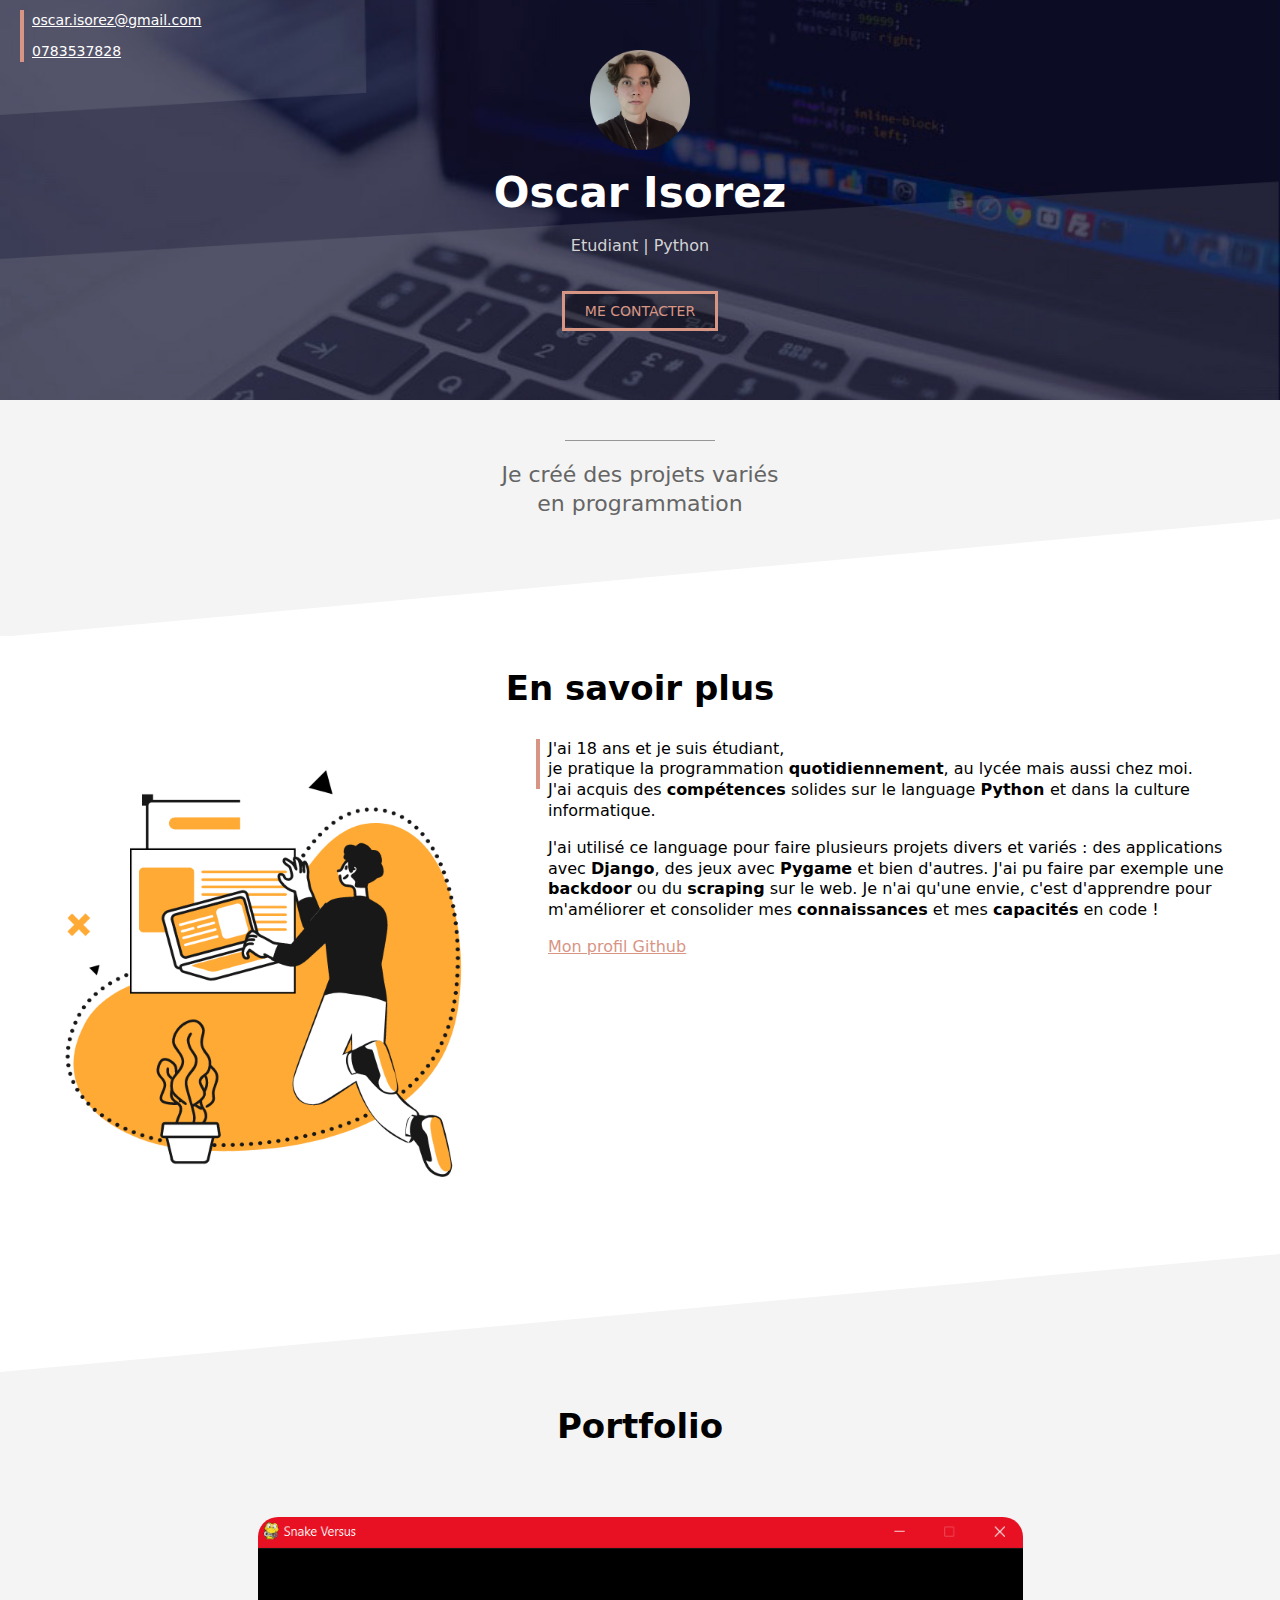
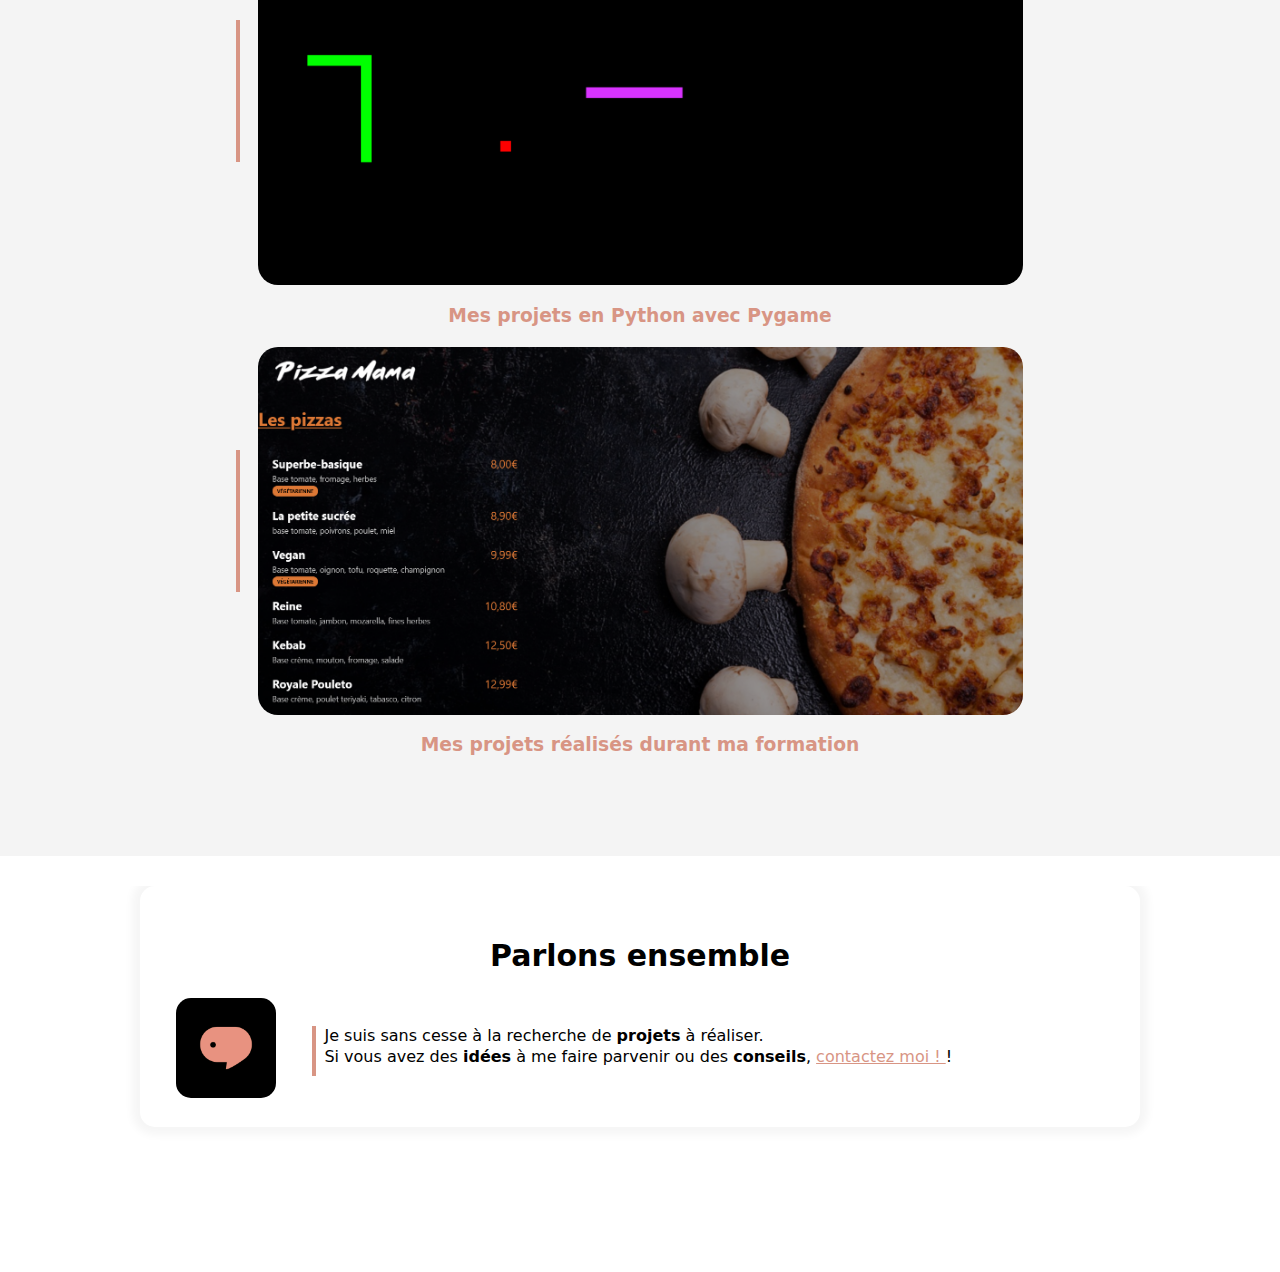
==== index.html @ 59911fa6 "final3" ====
<!DOCTYPE html>
<html lang="fr">
<head>
    <meta charset="UTF-8">
    <meta http-equiv="X-UA-Compatible" content="IE=edge">
    <meta name="viewport" content="width=device-width, initial-scale=1.0">
    <title>Oscar Isorez</title> 
    <link rel="stylesheet" href="style.css">
</head>




<body>


    <!-- couverture -->
    <div class = "cover">
        <img class="cover_profile "src="ProfilePage.png" alt="">
        <h1>Oscar Isorez</h1>
        <p>Etudiant | Python</p>
        <div style="text-align:center">
            <a class="contact-button" href="mailto:oscar.isorez@gmail.com?subject=Contact%20depuis%20mon%20site" target=_blank  >ME CONTACTER</a>

        </div>
        <div class="cover-contact">
            <p><a href="mailto:oscar.isorez@gmail.com?subject=Contact%20depuis%20mon%20site" >oscar.isorez@gmail.com</a></p>
            <p><a href="tel:+33783537828" >0783537828</a></p>
        </div>
    </div>


    <!-- section grise numéro une -->
    <div  style="padding-top: 40px;"  class=" section section-grise1">
        <div class="separateur"></div>
        <p >Je créé des projets variés <br> en programmation</p>
    </div>  


    <!-- section blanche -->
    <div class="section">
        <h2>En savoir plus</h2>
        <img src="presentation-gif.gif" class="col-contenu"/>
        <div class="col-contenu float-right">
            <div class="texte-avec-ligne-verticale">
                <p>J'ai 18 ans et je suis étudiant,<br>
                    je pratique la programmation <b>quotidiennement</b>, au lycée mais aussi chez moi.<br>
                    J'ai acquis des <b>compétences</b> solides sur le language <b>Python </b>et dans la culture informatique.<br>
                </p>
                <p>
                    J'ai utilisé ce language pour faire plusieurs projets divers et variés :
                    des applications avec <b>Django</b>, des jeux avec <b>Pygame</b> et bien d'autres.
                    J'ai pu faire par exemple une <b>backdoor</b> ou du <b>scraping</b> sur le web. Je n'ai qu'une envie,
                    c'est d'apprendre pour m'améliorer et consolider mes <b>connaissances</b> et mes <b>capacités</b> en code !
                </p>
                <a  class="lien" href="https://github.com/OscarIsorez" target="_blank">Mon profil Github</a>
            </div>
        </div>
    </div>
    

    <!-- section grise numéro 2 -->
    <div class=" section section-grise2">
        <h2 style="padding-bottom: 40px;">Portfolio</h2>
        <div class="items">
            <a href="Projets-Pygame.html" class="item">
                <div class="barre-verticale"></div>
                <div class="snake"></div>
                <!-- <img  class="image-arrondie" src="image_snake1.png" /> -->
                <h3>Mes projets en Python avec Pygame</h3>
            </a>
            <a href="portfolio-formation.html" class="item">
                <div class="barre-verticale"></div>
                <div class="pizza"></div>
                <!--<img  class="image-arrondie big" src="PizzaMama.png" />-->
                <h3>Mes projets réalisés durant ma formation</h3>
            </a>
        </div>
    </div>

    <!-- section blanche -->
    <div class="section">
        <iframe src="contact-frame.html" scrolling="no"></iframe>
    </div>
    

</body>
</html>
---- style.css ----
*{
    box-sizing: border-box;
}


:root{
    --color1:#D89584;
    --color2:#F4F4F4;
}
body{
    margin:0;
    font-family: System-ui;;
    line-height: 1.3;    
}

iframe{
    width: 100%;
    border: none;
    height: 350px;
}
div.cover{
    background:url(cover_overlay.png)no-repeat center/100% 100%, url(cover.jpg) no-repeat center/cover;
    height: 400px;
}
img.cover_profile{
    height: 100px;
    position: relative;
    left:50%;
    margin-left: -50px;
    margin-top: 50px;
}
h1{
    color:white;
    text-align: center;
    font-size: 42px;
    margin-top: 10px;
    margin-bottom: 0px;
}
h2{
    text-align: center;
    font-size: 34px;
    margin-top: 0px;

}
div.cover p{
    color:lightgrey;
    text-align: center;
    

}
div.cover-contact{
    position: absolute;
    top: 10px;
    left: 20px;
    border-left: 4px solid var(--color1);
    padding-left: 8px;
}
div.cover-contact p{
    text-align: left;
    margin-top: 0;
    margin-bottom: 0;
}

div.cover-contact p:first-child{
    margin-bottom: 10px;


}
div.cover-contact a{
    color: white;
    font-size: 14px;
}
a.contact-button{
    color:var(--color1);
    border:3px solid var(--color1);
    padding: 8px 20px;
    text-decoration: none;
    background-color:#00000040;
    display: inline-block;
    margin-top: 18px;
    font-size: 14px;
    transition: all .3s ease;
}

a.contact-button-portfolio{
    position: absolute; 
    right: 20px;
}

a.contact-button:hover{
    color:white;
    border:3px solid white;

}

.section{
    padding-left: 40px;
    padding-right: 40px;
    padding-top: 30px;
    padding-bottom: 30px;
    overflow: auto;
}
div.section-grise1{
    background:url(triangle2white.svg) no-repeat center bottom -1px/100%;
    background-color:var(--color2);
    padding-bottom: 6em;
}
div.section-grise2{
    background:url(triangle1white.svg) no-repeat center top/100%;
    background-color:var(--color2);
    padding-top: 150px;
    padding-bottom: 80px;
}
div.separateur{
    background-color: #979797;
    height:1px;
    width: 150px;
    position: relative;
    left: 50%;
    margin-left:-75px;
}
div.section-grise1 p{
    font-size: 22px;
    color: #656565;
    max-width: 450px;
    margin-left: auto;
    margin-right: auto;
    margin-top:20px;

    text-align: center;
    
}

.grid {
    display: grid;
    justify-content: center;
    overflow: unset;
    height: 48em;
}


img.col-contenu{
    width:40%;
}
div.col-contenu{
    width: 60%;
    padding-left:16px;
}

.float-right{
    float: right;
}

div.texte-avec-ligne-verticale{
    border-left: 4px solid  var(--color1);
    padding-left: 8px;
    height: 50px;
    display:inline-block;
}

div.texte-avec-ligne-verticale p{
    margin-top: 0;

}
div.barre-verticale{
    height: 50px;
    width: 4px;
    background-color: var(--color1);
}

.col-portfolio{
    width: 47%;
}

div.frame{
    margin: 0 auto;
    padding: 20px;
    background-color: white;
    box-shadow: 0px 0px 8px 8px rgba(0,0,0,0.04);
    max-width: 1000px;
    border-radius:15px 15px;
    
}

p.frame-title{
    font-size: 30px;
    margin-top: 30px;
    margin-bottom: 20px;
    text-align: center;
}

div.frame img{
    width:100px;
}



.lien{
    color:var(--color1)
}
/* PAGE 2 PORTFOLIO */

.portfolio-header{
    height: 80px;
    background: url(header.jpg) no-repeat center/cover;
    position: relative;
}

.portfolio-header-title{
    font-size: 24px;
    font-weight: bold;
    color: white;
    padding-top: 4px;
    padding-left: 8px;
}

h1.portfolio{
    font-size: 46px;
    color: black;
    line-height: 1;
    padding-top: 10px;
}

h2.portfolio{
    font-size: 26px;
    color: black;
    font-weight: normal;
    margin-bottom: 0;
}

.portfolio-back{
    color: var(--color1);
    margin-left: -15px;
}

img.portfolio{
    width: 70%;
    max-width: 475px;
}

.display-mobile{
    display: none;
    
}

.image-arrondie{
    border-radius:15px 15px;
    width: 100%;
}


.items {
    display: flex;
    flex-wrap: wrap;
    justify-content: center;  
}

.items > .item {
    display: grid;
    text-decoration: none;
    position: relative;
    margin: 0 38px;
}

.items > .item > .barre-verticale {
    height: 33%;
    width: 4px;
    background-color: var(--color1);

    position: absolute;
    left: -22px;
    top: 24%;
}

.items > .item > h3 {
    text-align: center;
    color: var(--color1);
}

.items > .item > .pizza{
    background: url(./PizzaMama.png), center;
    background-size: cover;
    width: 85vh;
    height: 23em;
    border-radius: 20px;
}
.items > .item > .snake{
    background: url(./image_snake1.png), center;
    background-size: cover;
    width: 85vh;
    height: 23em;
    border-radius: 20px;
}

.items > .item > img {
    width: 32em;
}

.items > .item > img.big {
    width: 40em;
    height: 20em;
}


/* responsive design mobile */
@media only screen and (max-width:768px){
    img.cover_profile{
        height: 90px;
        margin-top: 75px;
    }
    h1{
        font-size: 38px;
        margin-top: 6px;
        margin-bottom: 0px;
    }
    div.cover p{
        margin-top: 2px;
        font-size: 13px;   
    }
    .section{
        padding-left: 20px;
        padding-right: 20px;
    }
    div.section-grise1{
        padding-bottom: 40px;
    }
    h2{
        font-size: 30px;
    }
    img.col-contenu{
        width:100%;
    }
    div.col-contenu{
        width: 100%;
        padding-left:0px;
        margin-top: 20px;
    }
    .col-portfolio{
        width: 100%;
        margin-bottom: 20px;
    }
    div.frame{
        margin: 0px 0px;
        padding: 0px;
        box-shadow:none
    } 
    div.frame img{
        width: 70px;
    }
    iframe{
        height: 250px;
    }
    .portfolio-header-title{
        font-size: 20px;
        padding-top: 8px;
        padding-left: 8px;
    } 

    a.contact-button{
        padding: 7px 12px;
        margin-top: 22px;
        font-size: 12px;
    }
    
    a.contact-button-portfolio{

        right: 8px; 
    }
    h1.portfolio{
        font-size: 40px;
    }
    
    h2.portfolio{
        font-size: 22px;
    }
    img.portfolio{
        width: 100%;
    }
    .display-mobile{
        display: block;

    }


    .items > .item > .pizza {
        width: 45vh;
        height: 12em;

    }
    .items > .item > .snake {
        width: 45vh;
        height: 12em;

    }
}
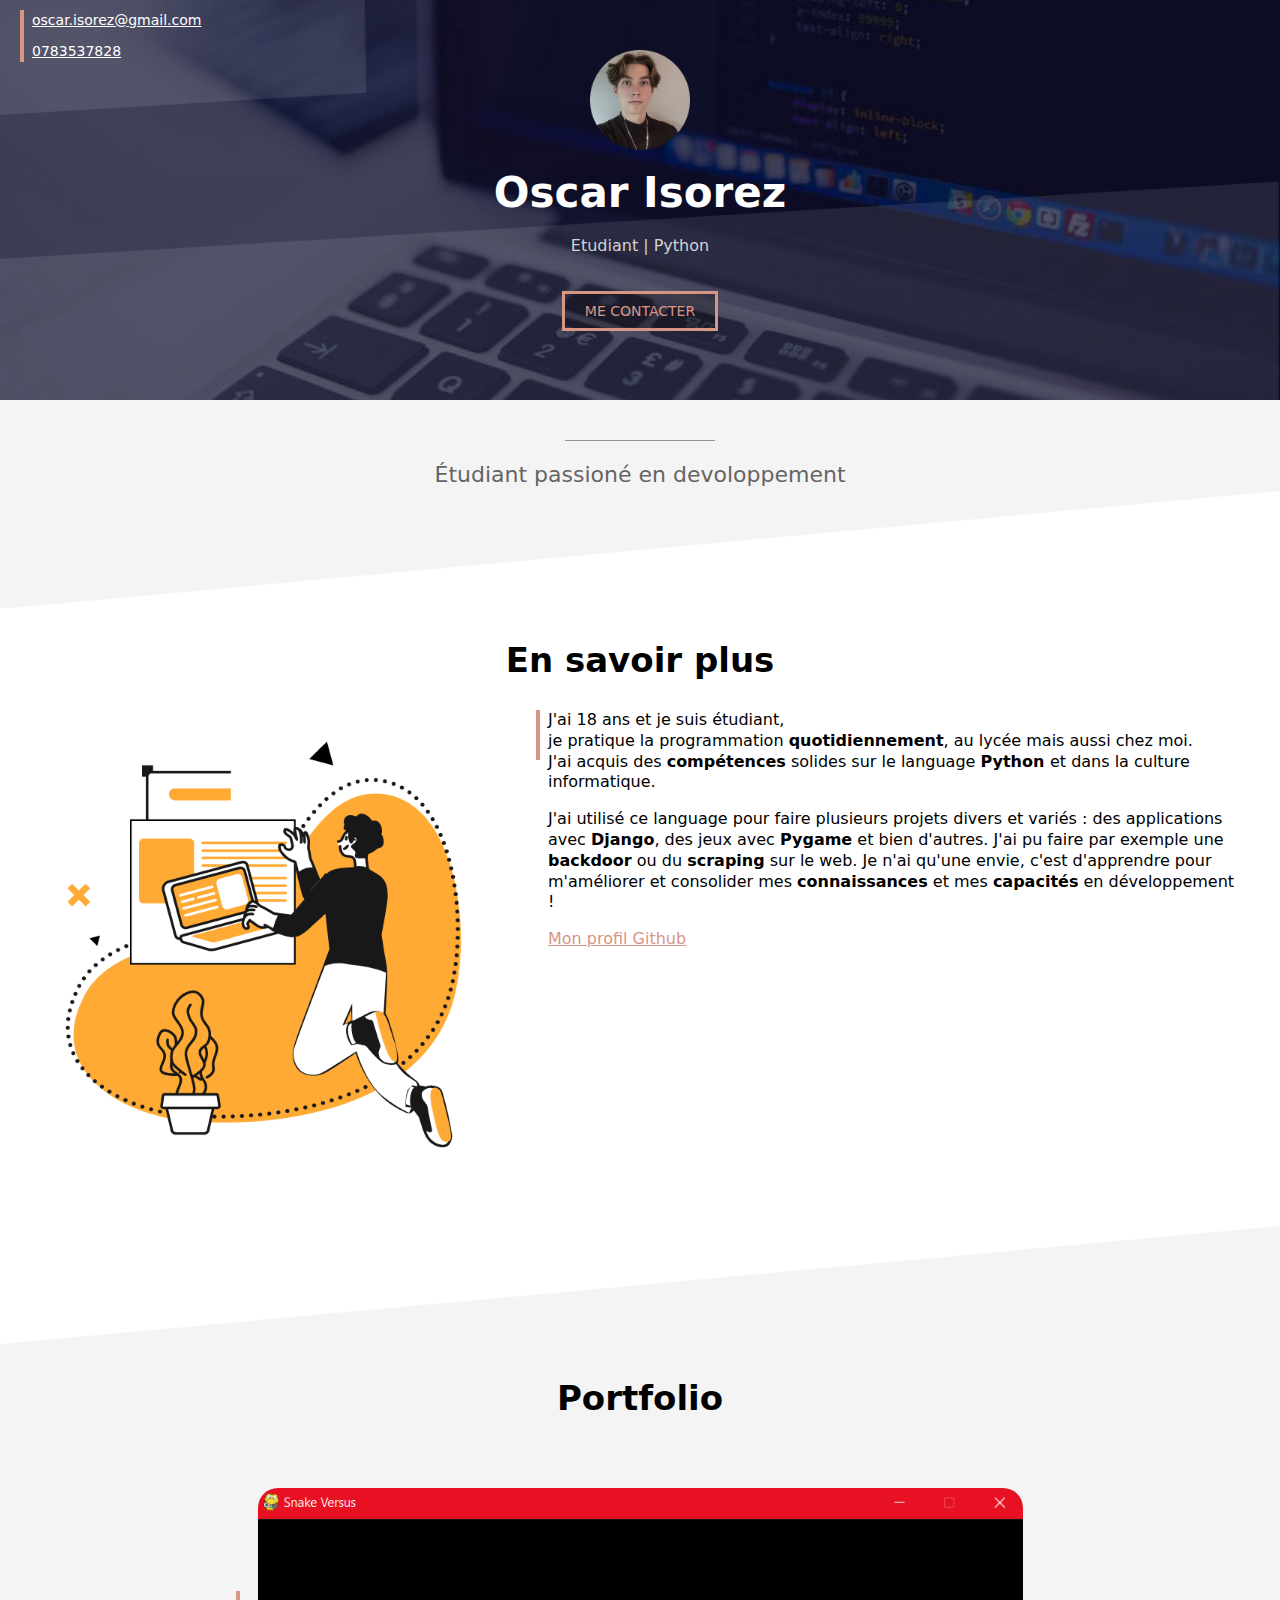
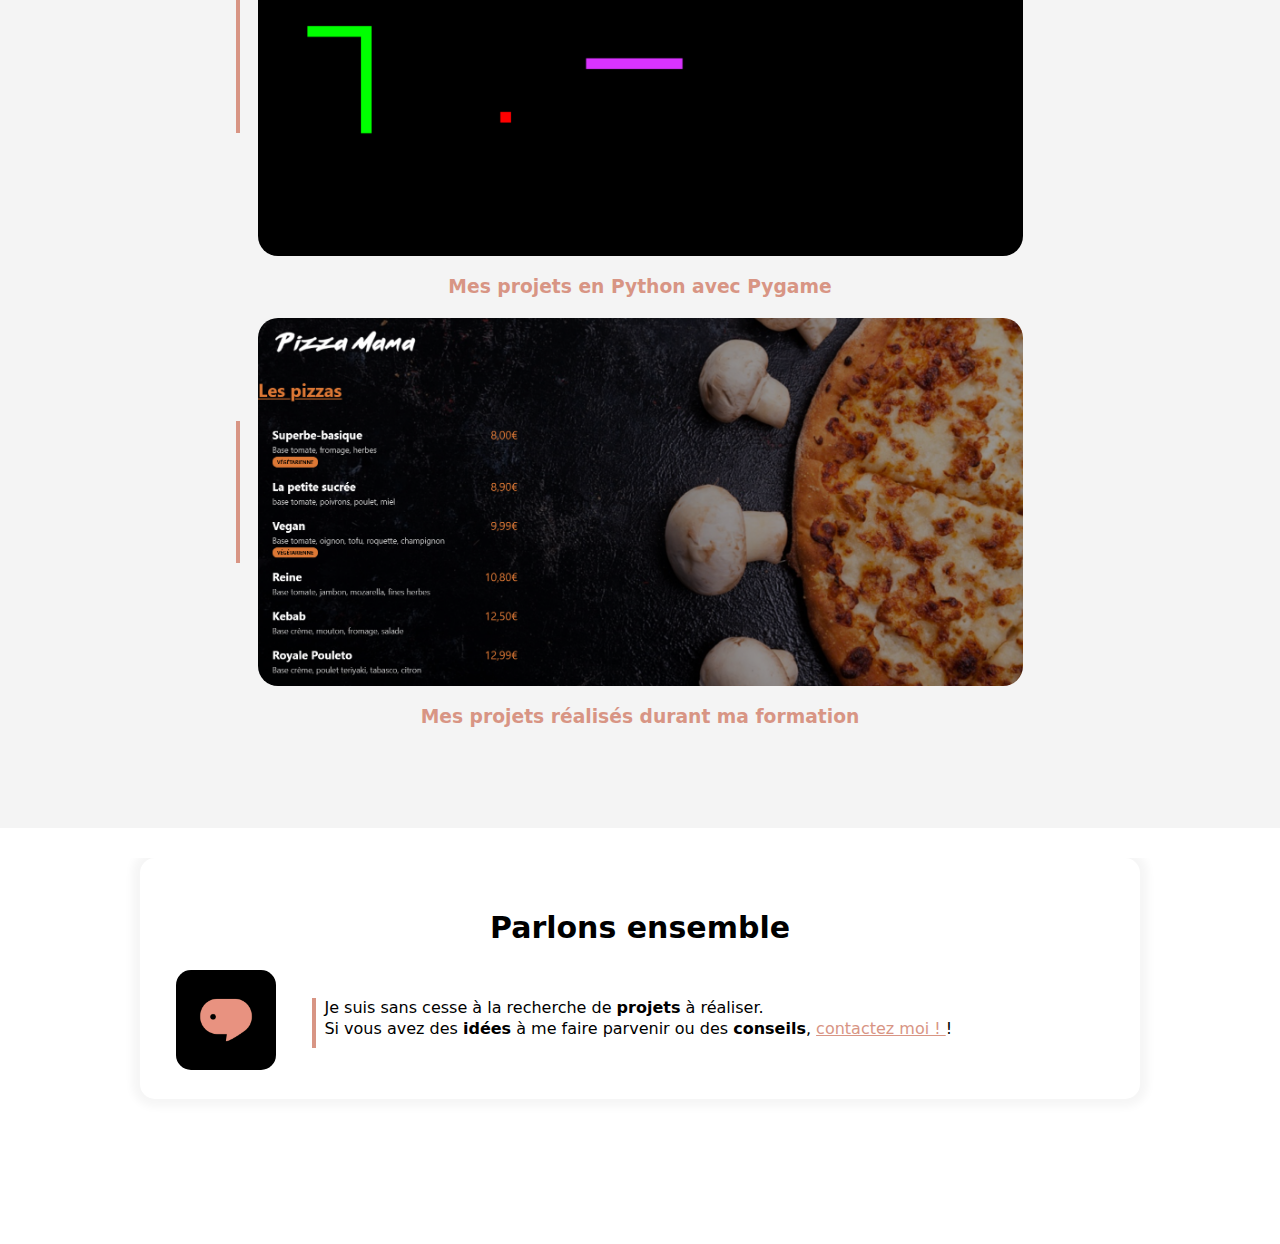
==== commit 64f7172a: "finale" ====
--- a/index.html
+++ b/index.html
@@ -33,7 +33,7 @@
     <!-- section grise numéro une -->
     <div  style="padding-top: 40px;"  class=" section section-grise1">
         <div class="separateur"></div>
-        <p >Je créé des projets variés <br> en programmation</p>
+        <p >Étudiant passioné en devoloppement <br> </p>
     </div>  
 
 
@@ -51,7 +51,7 @@
                     J'ai utilisé ce language pour faire plusieurs projets divers et variés :
                     des applications avec <b>Django</b>, des jeux avec <b>Pygame</b> et bien d'autres.
                     J'ai pu faire par exemple une <b>backdoor</b> ou du <b>scraping</b> sur le web. Je n'ai qu'une envie,
-                    c'est d'apprendre pour m'améliorer et consolider mes <b>connaissances</b> et mes <b>capacités</b> en code !
+                    c'est d'apprendre pour m'améliorer et consolider mes <b>connaissances</b> et mes <b>capacités</b> en développement !
                 </p>
                 <a  class="lien" href="https://github.com/OscarIsorez" target="_blank">Mon profil Github</a>
             </div>
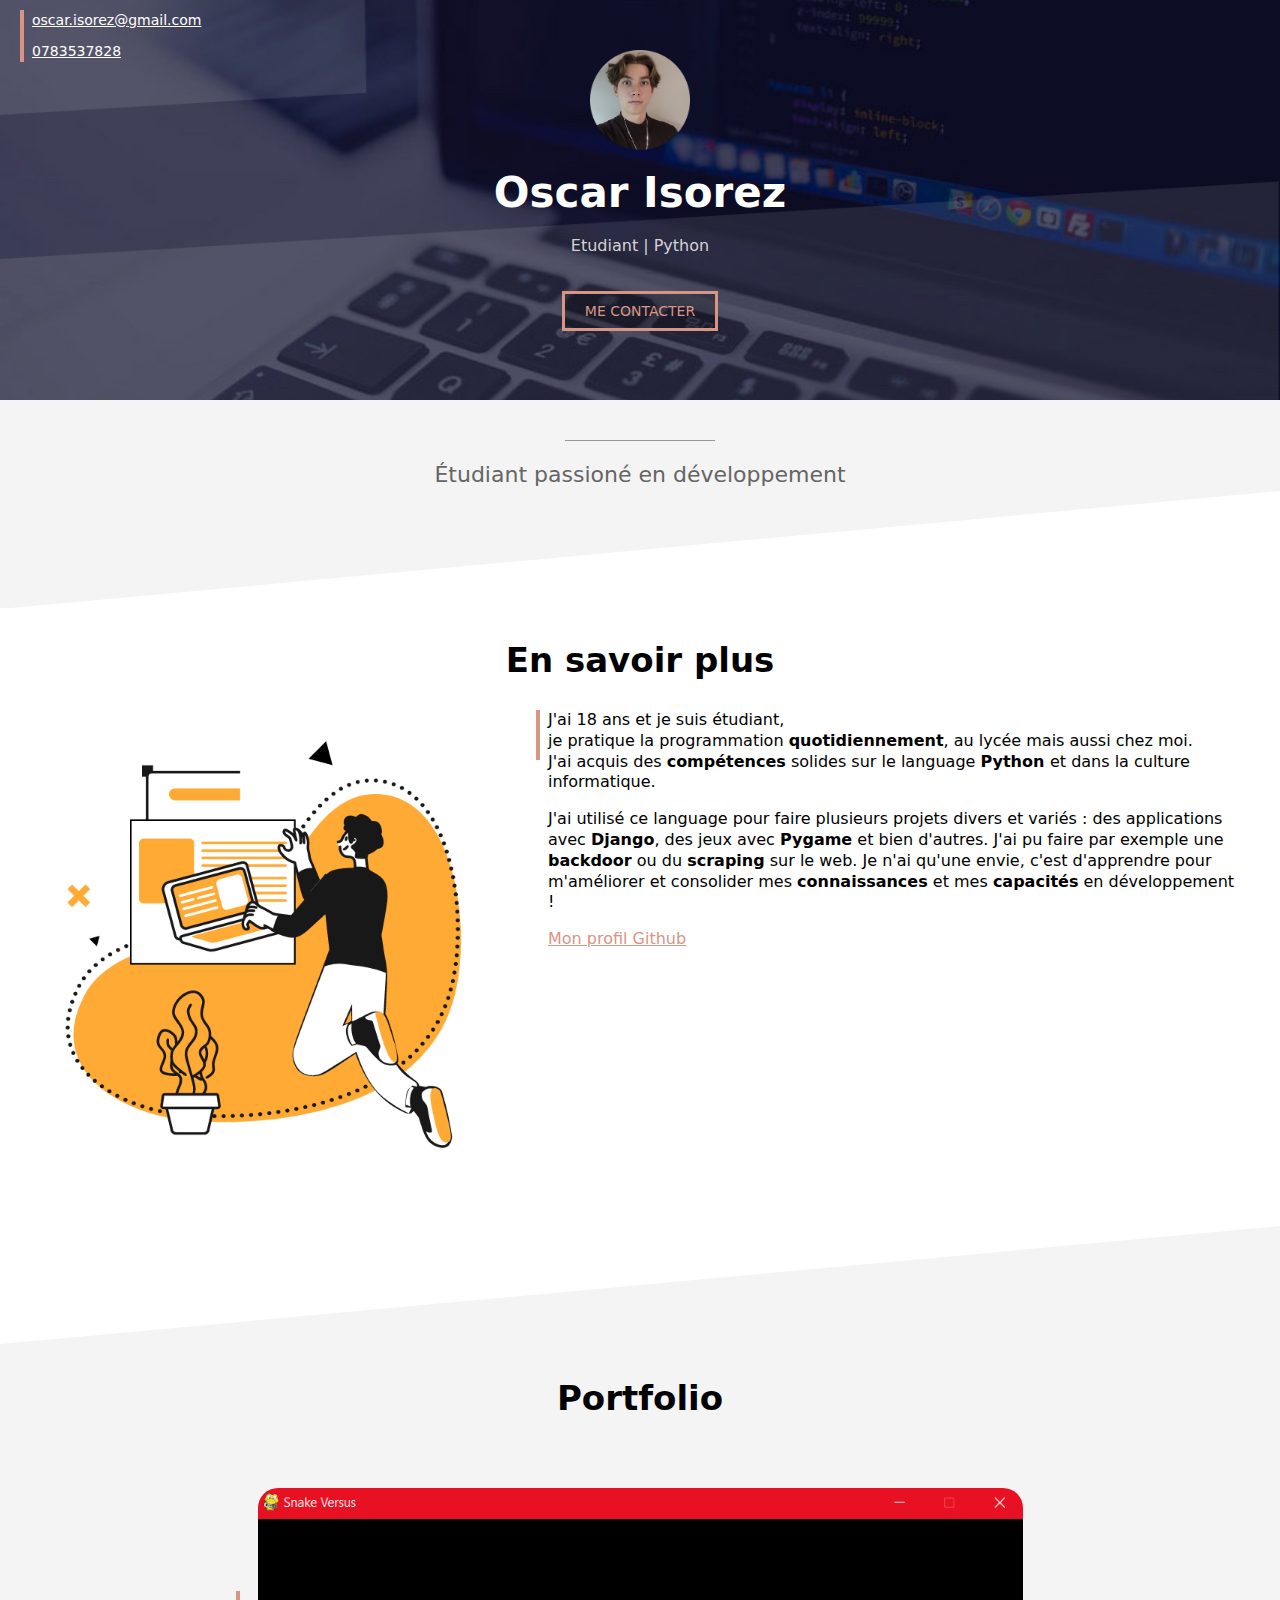
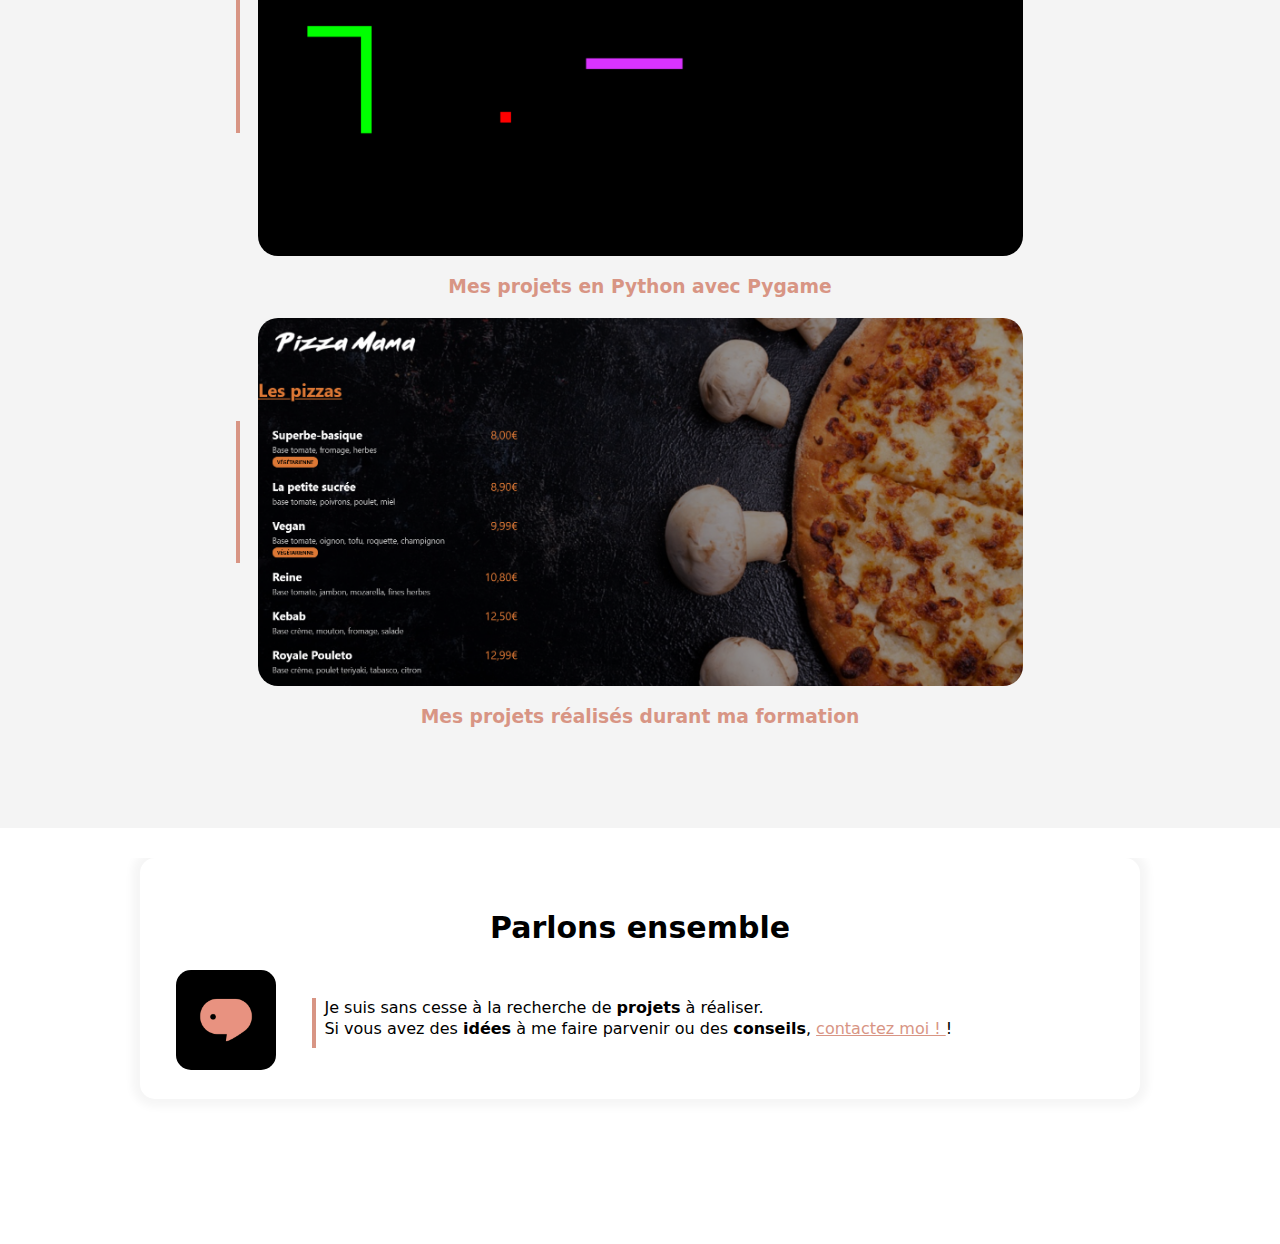
==== commit 7ec4f807: "corriger faute" ====
--- a/index.html
+++ b/index.html
@@ -33,7 +33,7 @@
     <!-- section grise numéro une -->
     <div  style="padding-top: 40px;"  class=" section section-grise1">
         <div class="separateur"></div>
-        <p >Étudiant passioné en devoloppement <br> </p>
+        <p >Étudiant passioné en développement <br> </p>
     </div>  
 
 
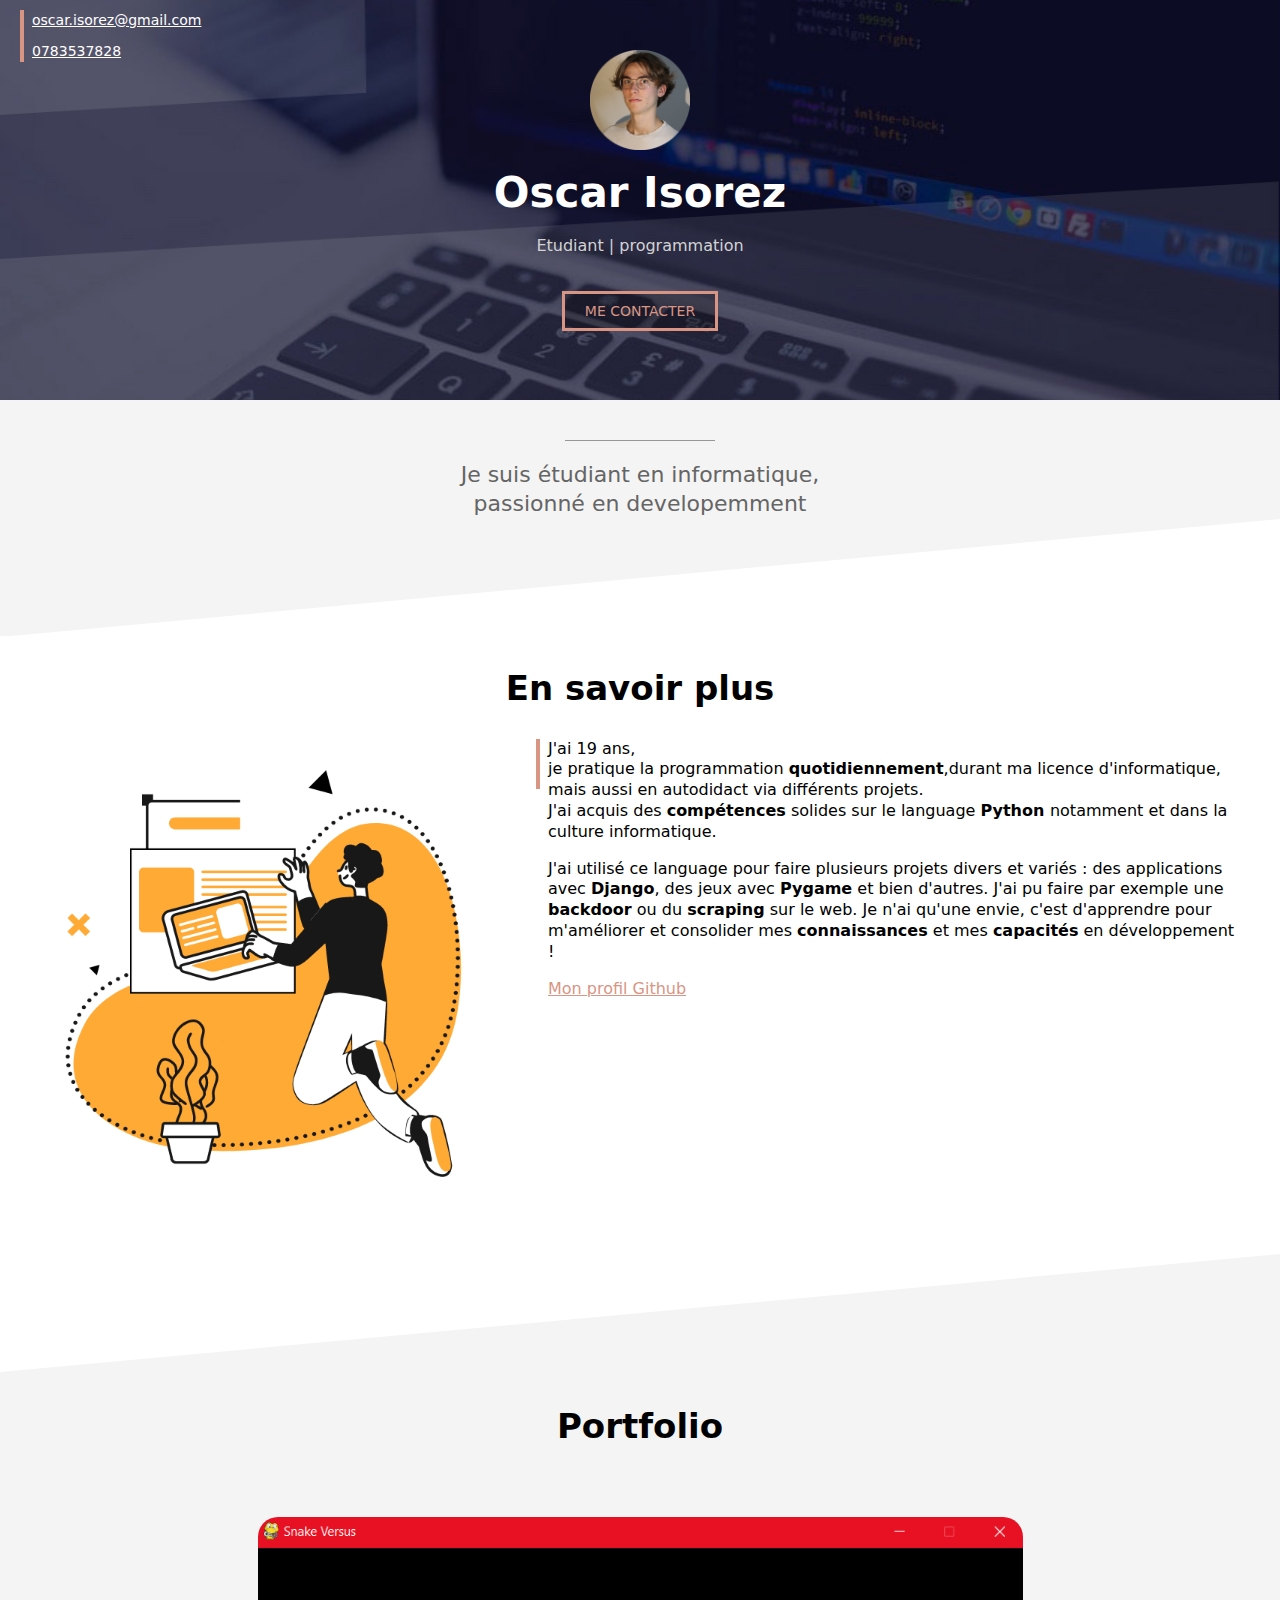
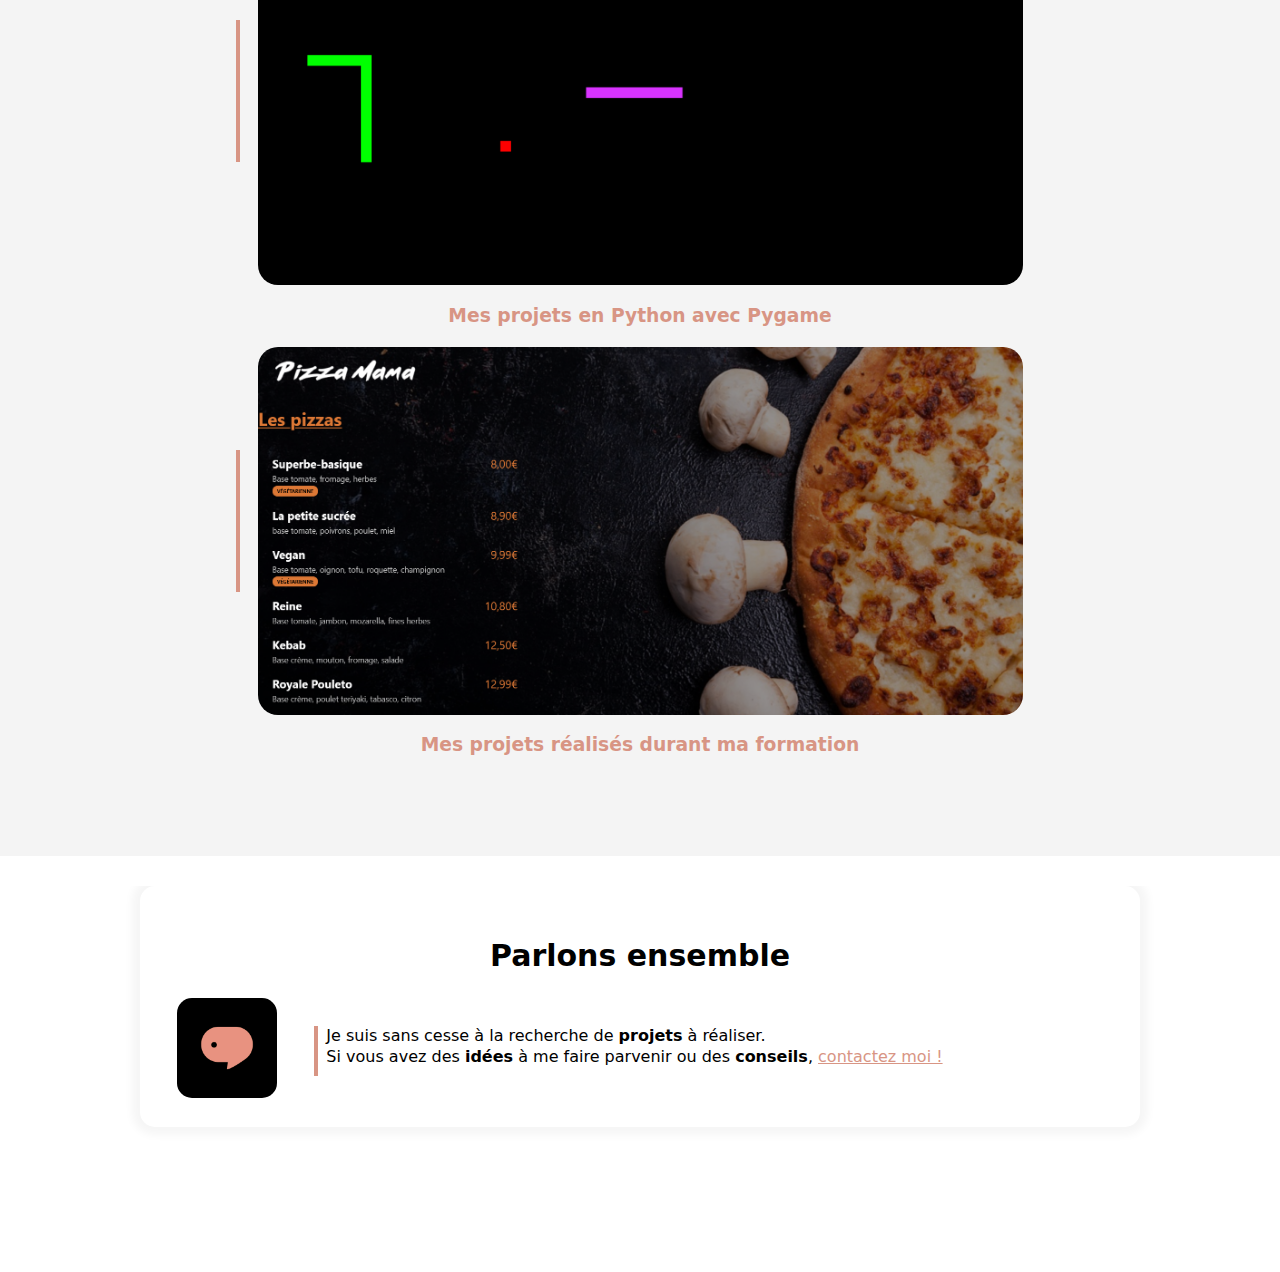
==== commit eb4b7f7b: "modifs 2023" ====
--- a/index.html
+++ b/index.html
@@ -1,10 +1,11 @@
 <!DOCTYPE html>
 <html lang="fr">
+
 <head>
     <meta charset="UTF-8">
     <meta http-equiv="X-UA-Compatible" content="IE=edge">
     <meta name="viewport" content="width=device-width, initial-scale=1.0">
-    <title>Oscar Isorez</title> 
+    <title>Oscar Isorez</title>
     <link rel="stylesheet" href="style.css">
 </head>
 
@@ -15,49 +16,53 @@
 
 
     <!-- couverture -->
-    <div class = "cover">
-        <img class="cover_profile "src="ProfilePage.png" alt="">
+    <div class="cover">
+        <img class="cover_profile " src="Photo_profil.png" alt="">
         <h1>Oscar Isorez</h1>
-        <p>Etudiant | Python</p>
+        <p>Etudiant | programmation </p>
         <div style="text-align:center">
-            <a class="contact-button" href="mailto:oscar.isorez@gmail.com?subject=Contact%20depuis%20mon%20site" target=_blank  >ME CONTACTER</a>
+            <a class="contact-button" href="mailto:oscar.isorez@gmail.com?subject=Contact%20depuis%20mon%20site"
+                target=_blank>ME CONTACTER</a>
 
         </div>
         <div class="cover-contact">
-            <p><a href="mailto:oscar.isorez@gmail.com?subject=Contact%20depuis%20mon%20site" >oscar.isorez@gmail.com</a></p>
-            <p><a href="tel:+33783537828" >0783537828</a></p>
+            <p><a href="mailto:oscar.isorez@gmail.com?subject=Contact%20depuis%20mon%20site">oscar.isorez@gmail.com</a>
+            </p>
+            <p><a href="tel:+33783537828">0783537828</a></p>
         </div>
     </div>
 
 
     <!-- section grise numéro une -->
-    <div  style="padding-top: 40px;"  class=" section section-grise1">
+    <div style="padding-top: 40px;" class=" section section-grise1">
         <div class="separateur"></div>
-        <p >Étudiant passioné en développement <br> </p>
-    </div>  
+        <p>Je suis étudiant en informatique, <br> passionné en developemment<br> </p>
+    </div>
 
 
     <!-- section blanche -->
     <div class="section">
         <h2>En savoir plus</h2>
-        <img src="presentation-gif.gif" class="col-contenu"/>
+        <img src="presentation-gif.gif" class="col-contenu" />
         <div class="col-contenu float-right">
             <div class="texte-avec-ligne-verticale">
-                <p>J'ai 18 ans et je suis étudiant,<br>
-                    je pratique la programmation <b>quotidiennement</b>, au lycée mais aussi chez moi.<br>
-                    J'ai acquis des <b>compétences</b> solides sur le language <b>Python </b>et dans la culture informatique.<br>
+                <p>J'ai 19 ans,<br>
+                    je pratique la programmation <b>quotidiennement</b>,durant ma licence d'informatique,<br> mais aussi en autodidact via différents projets.<br>
+                    J'ai acquis des <b>compétences</b> solides sur le language <b>Python </b>notamment et dans la culture informatique.<br>
                 </p>
                 <p>
                     J'ai utilisé ce language pour faire plusieurs projets divers et variés :
                     des applications avec <b>Django</b>, des jeux avec <b>Pygame</b> et bien d'autres.
-                    J'ai pu faire par exemple une <b>backdoor</b> ou du <b>scraping</b> sur le web. Je n'ai qu'une envie,
-                    c'est d'apprendre pour m'améliorer et consolider mes <b>connaissances</b> et mes <b>capacités</b> en développement !
+                    J'ai pu faire par exemple une <b>backdoor</b> ou du <b>scraping</b> sur le web. Je n'ai qu'une
+                    envie,
+                    c'est d'apprendre pour m'améliorer et consolider mes <b>connaissances</b> et mes <b>capacités</b> en
+                    développement !
                 </p>
-                <a  class="lien" href="https://github.com/OscarIsorez" target="_blank">Mon profil Github</a>
+                <a class="lien" href="https://github.com/OscarIsorez" target="_blank">Mon profil Github</a>
             </div>
         </div>
     </div>
-    
+
 
     <!-- section grise numéro 2 -->
     <div class=" section section-grise2">
@@ -82,7 +87,8 @@
     <div class="section">
         <iframe src="contact-frame.html" scrolling="no"></iframe>
     </div>
-    
+
 
 </body>
+
 </html>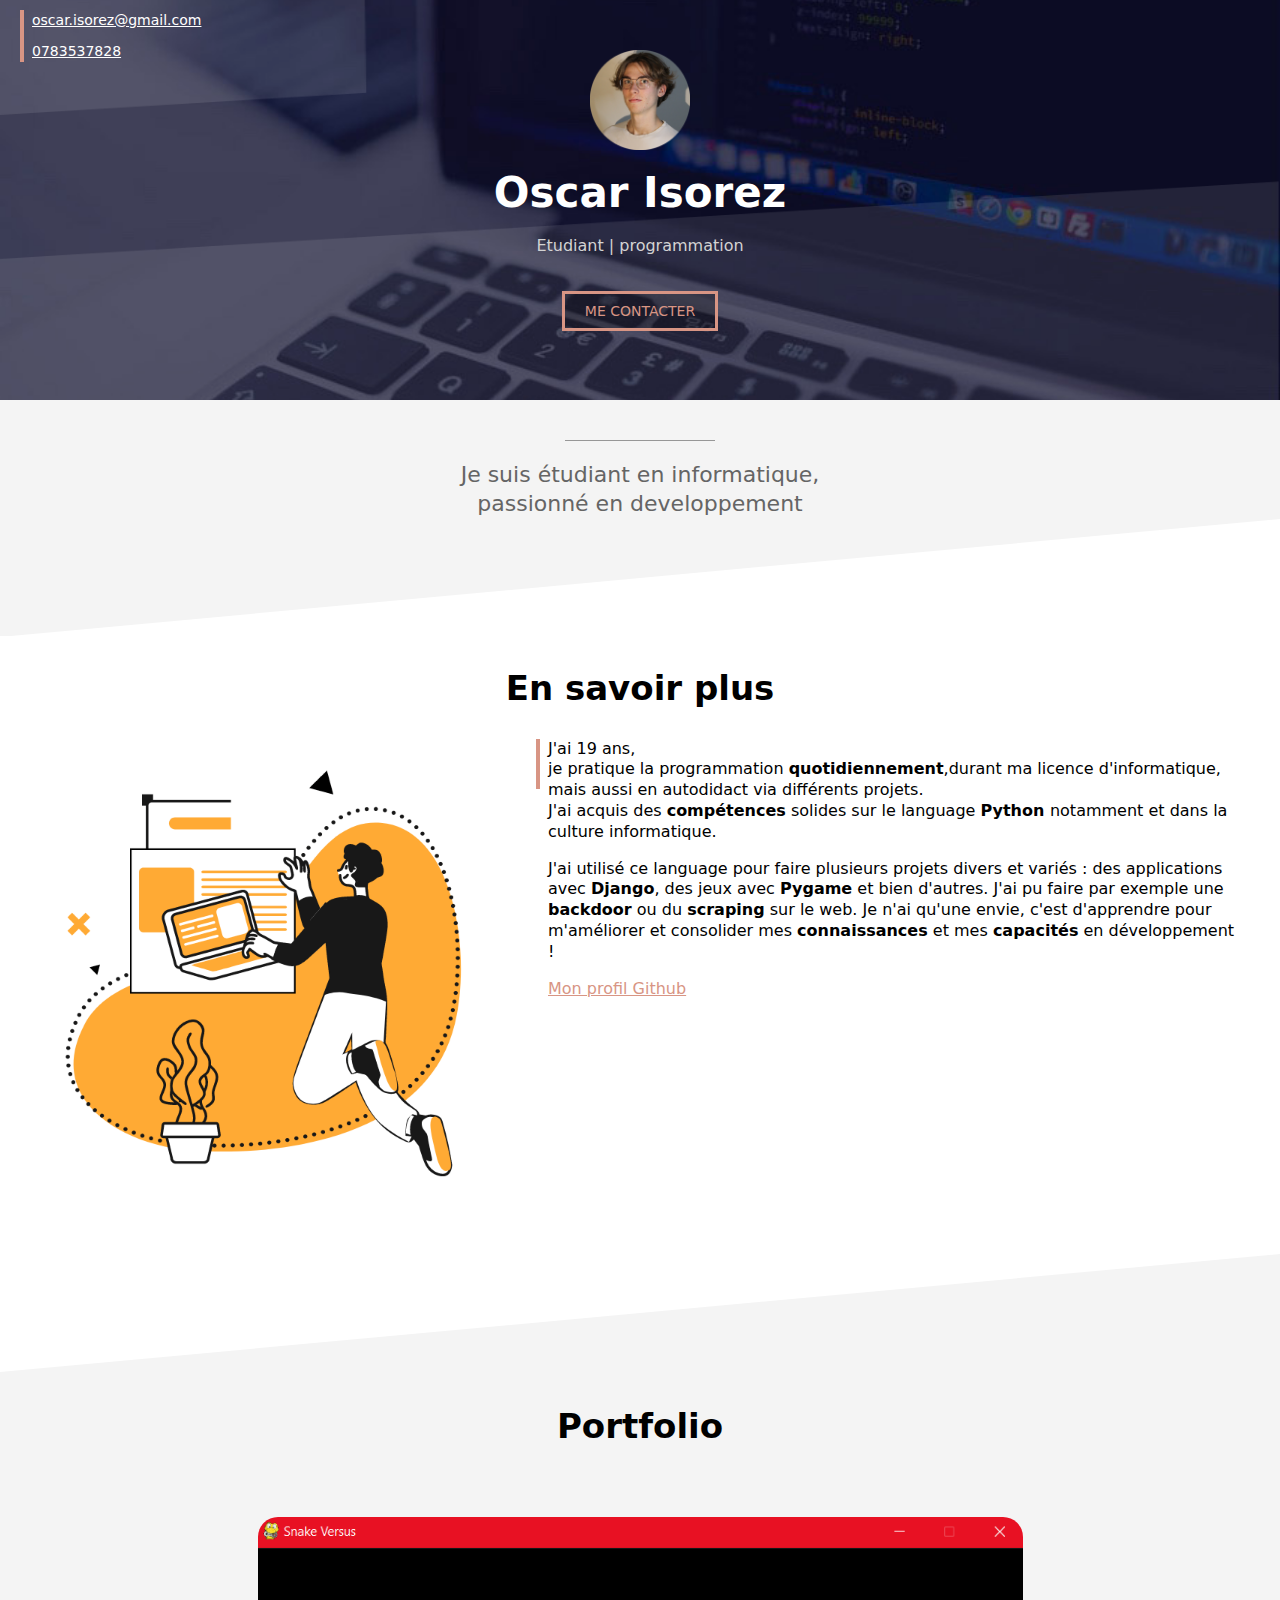
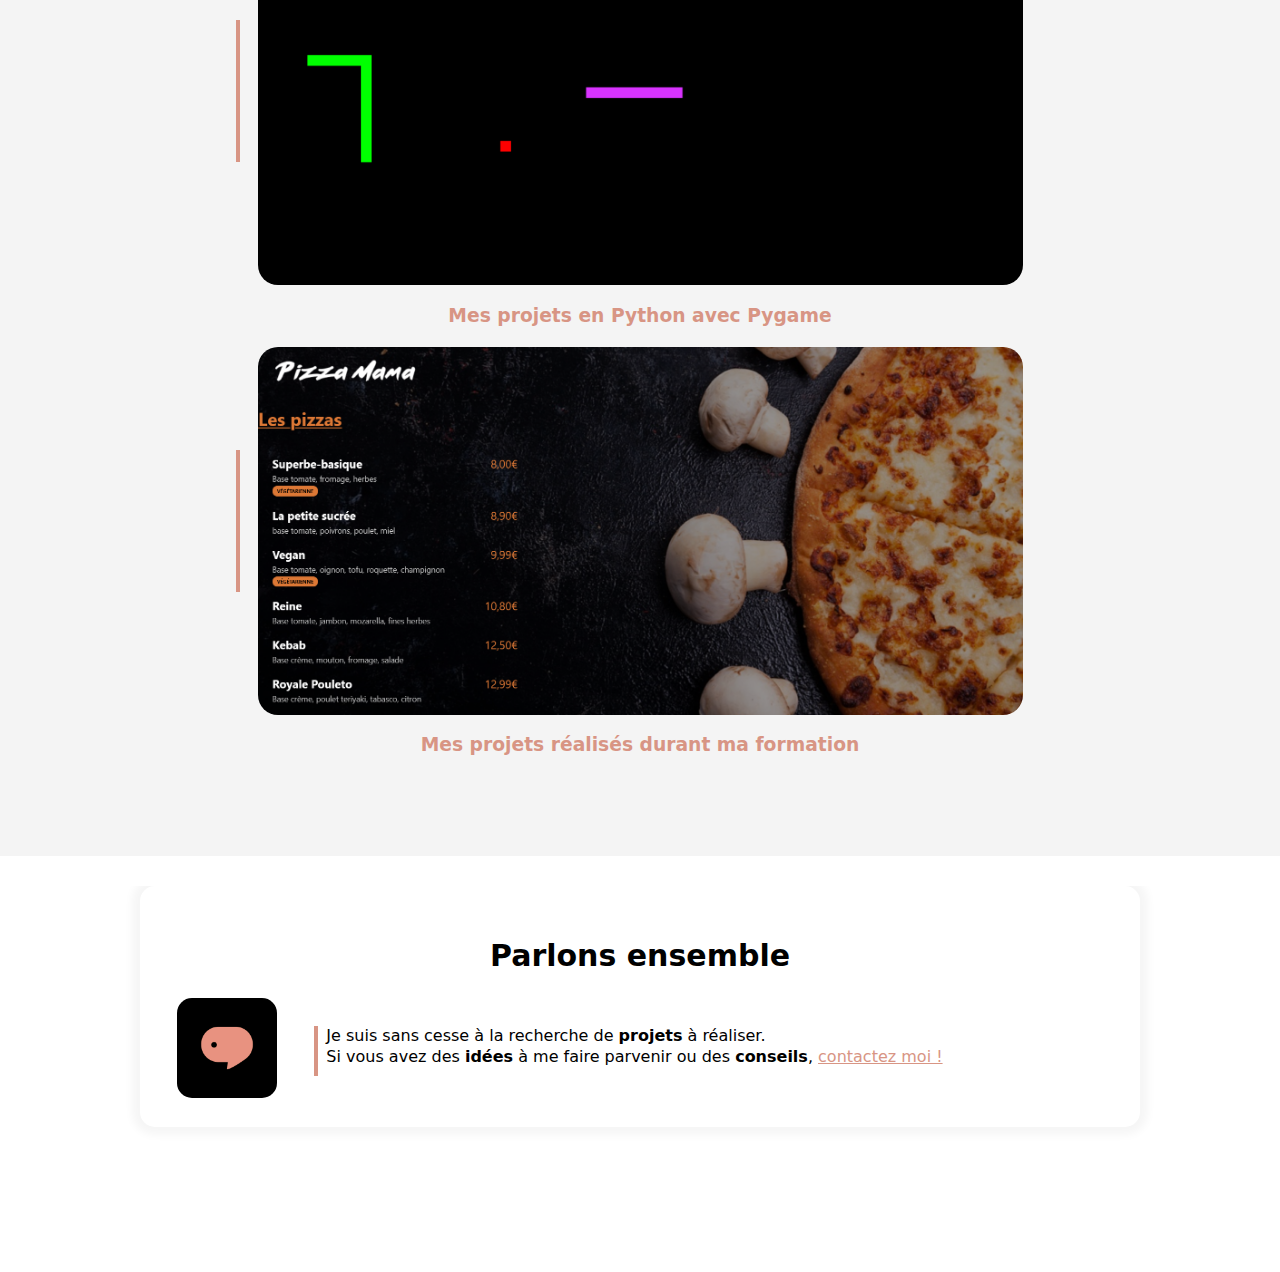
==== commit f8da9d92: "modifs2 2023" ====
--- a/index.html
+++ b/index.html
@@ -36,7 +36,7 @@
     <!-- section grise numéro une -->
     <div style="padding-top: 40px;" class=" section section-grise1">
         <div class="separateur"></div>
-        <p>Je suis étudiant en informatique, <br> passionné en developemment<br> </p>
+        <p>Je suis étudiant en informatique, <br> passionné en developpement<br> </p>
     </div>
 
 
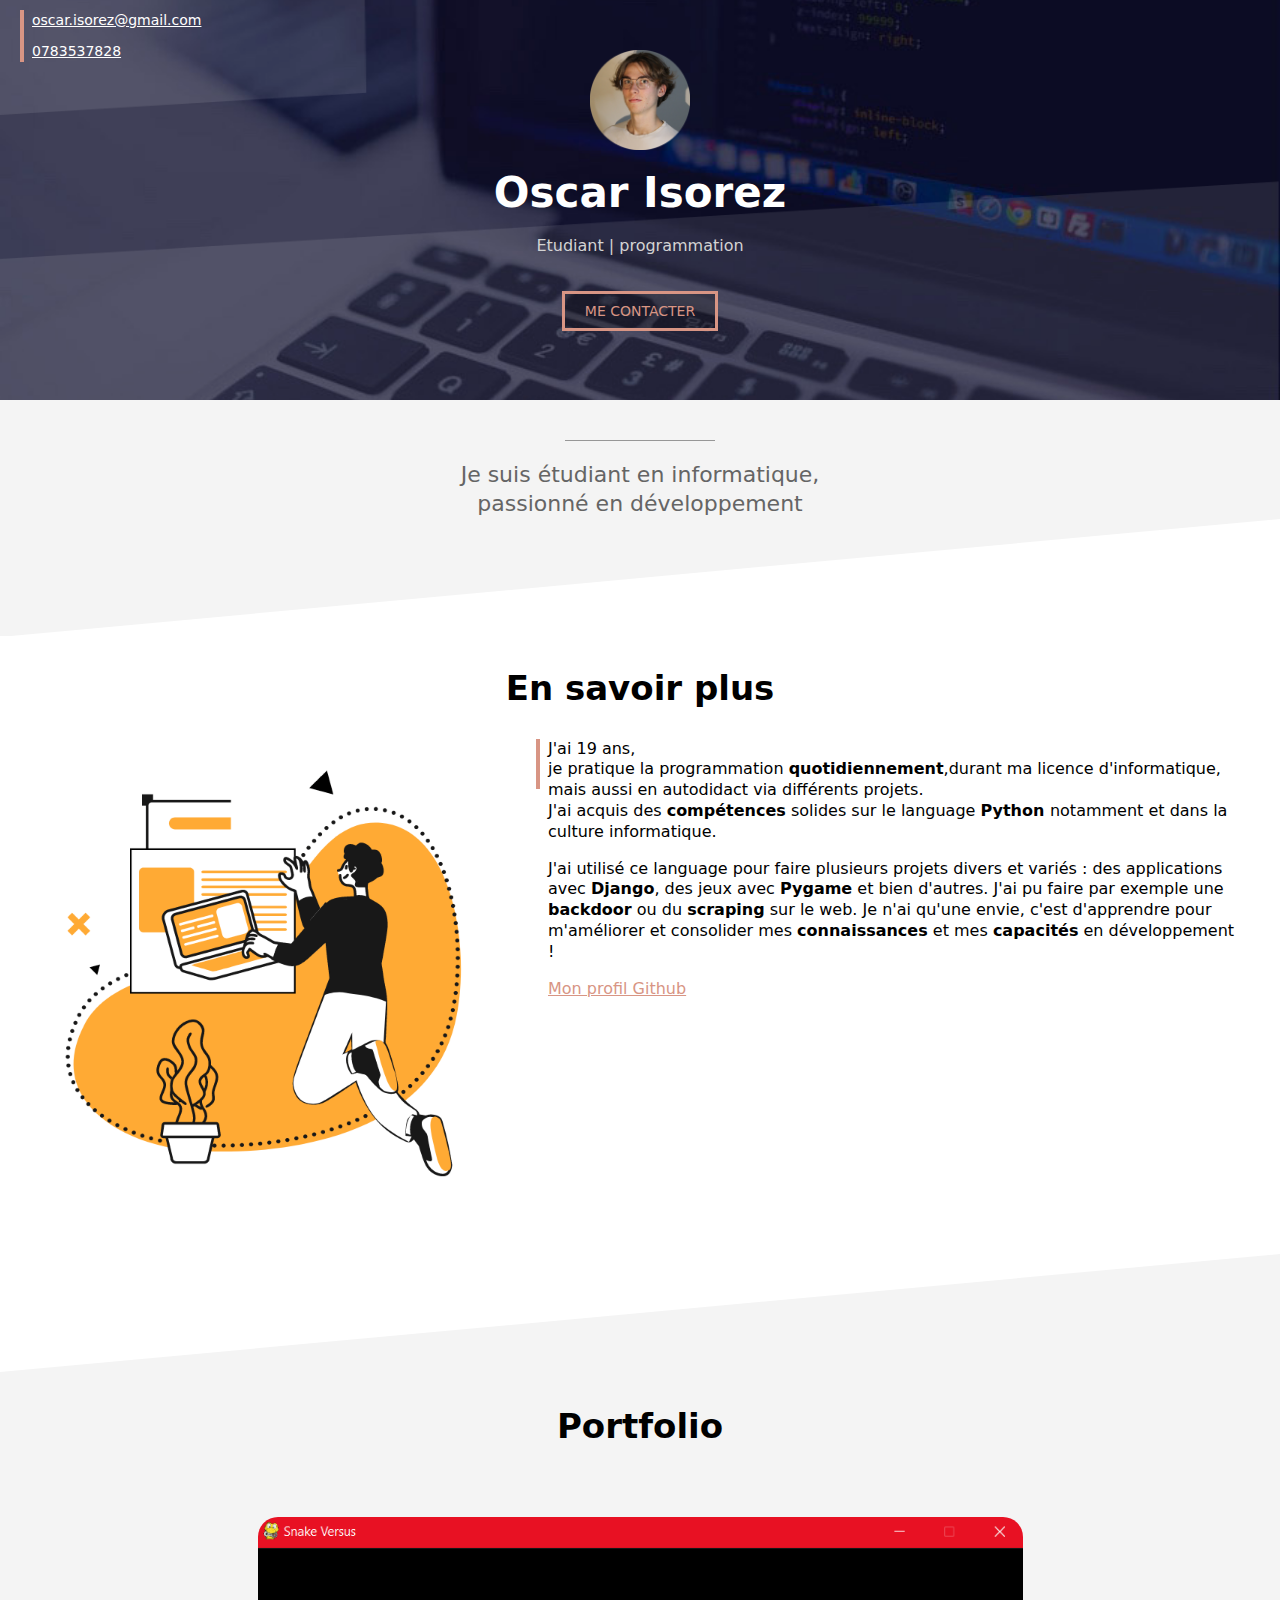
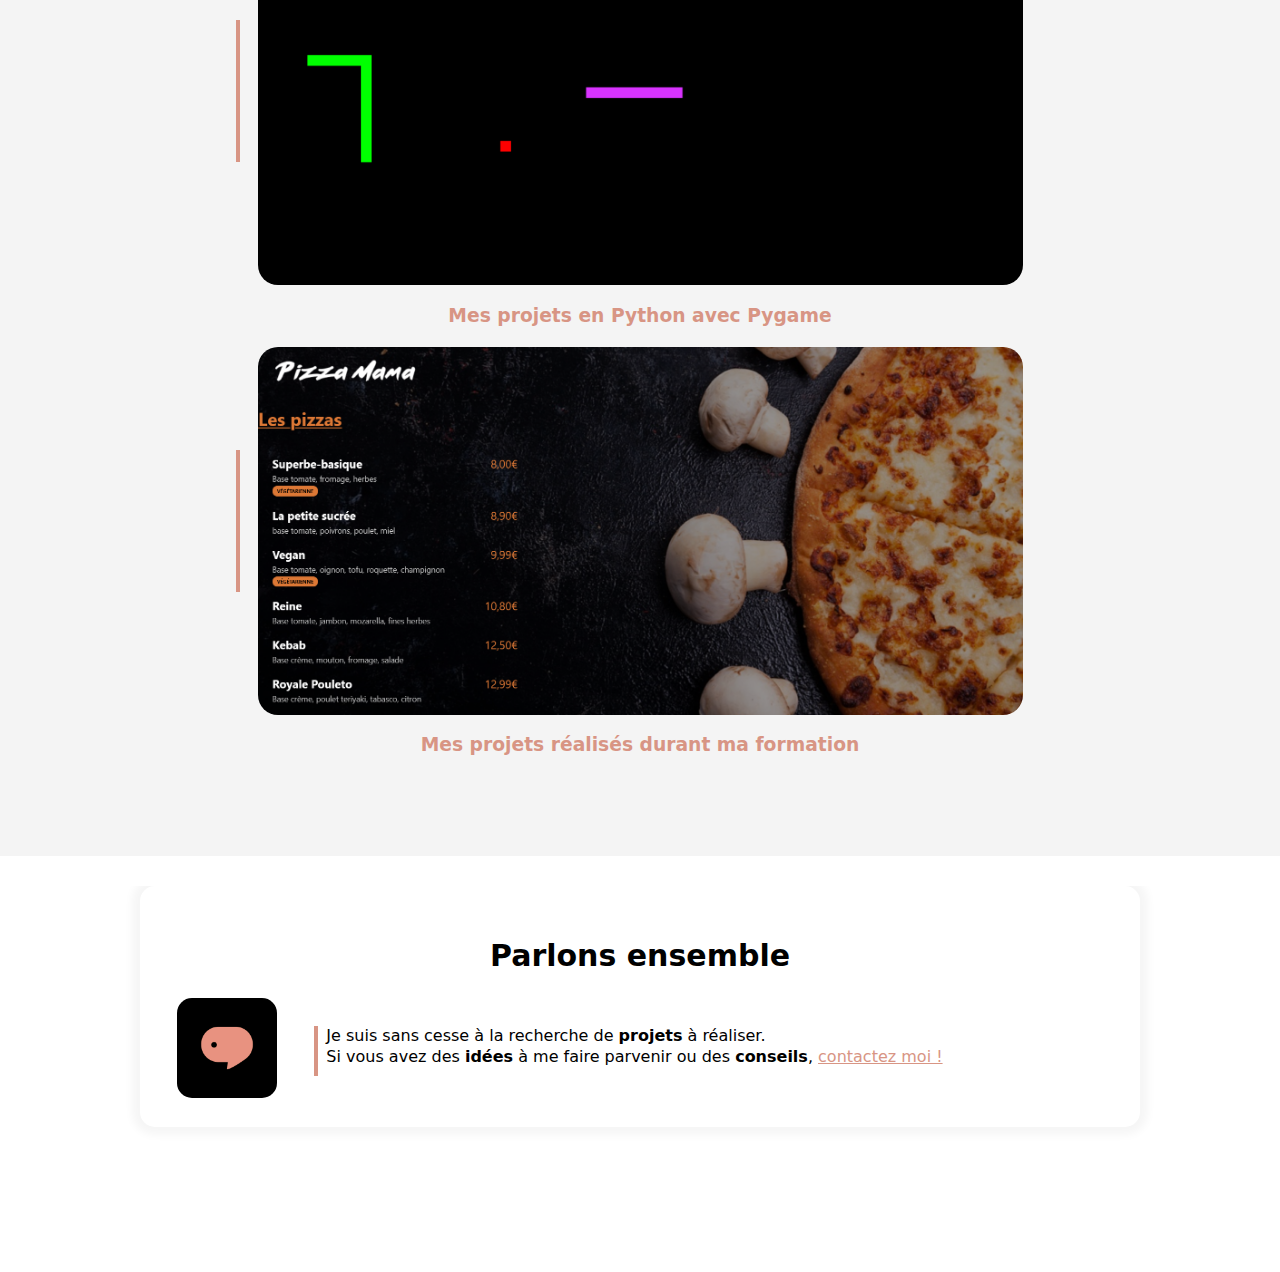
==== commit f444aafa: "modifs3 2023" ====
--- a/index.html
+++ b/index.html
@@ -36,7 +36,7 @@
     <!-- section grise numéro une -->
     <div style="padding-top: 40px;" class=" section section-grise1">
         <div class="separateur"></div>
-        <p>Je suis étudiant en informatique, <br> passionné en developpement<br> </p>
+        <p>Je suis étudiant en informatique, <br> passionné en développement<br> </p>
     </div>
 
 
@@ -47,8 +47,10 @@
         <div class="col-contenu float-right">
             <div class="texte-avec-ligne-verticale">
                 <p>J'ai 19 ans,<br>
-                    je pratique la programmation <b>quotidiennement</b>,durant ma licence d'informatique,<br> mais aussi en autodidact via différents projets.<br>
-                    J'ai acquis des <b>compétences</b> solides sur le language <b>Python </b>notamment et dans la culture informatique.<br>
+                    je pratique la programmation <b>quotidiennement</b>,durant ma licence d'informatique,<br> mais aussi
+                    en autodidact via différents projets.<br>
+                    J'ai acquis des <b>compétences</b> solides sur le language <b>Python </b>notamment et dans la
+                    culture informatique.<br>
                 </p>
                 <p>
                     J'ai utilisé ce language pour faire plusieurs projets divers et variés :
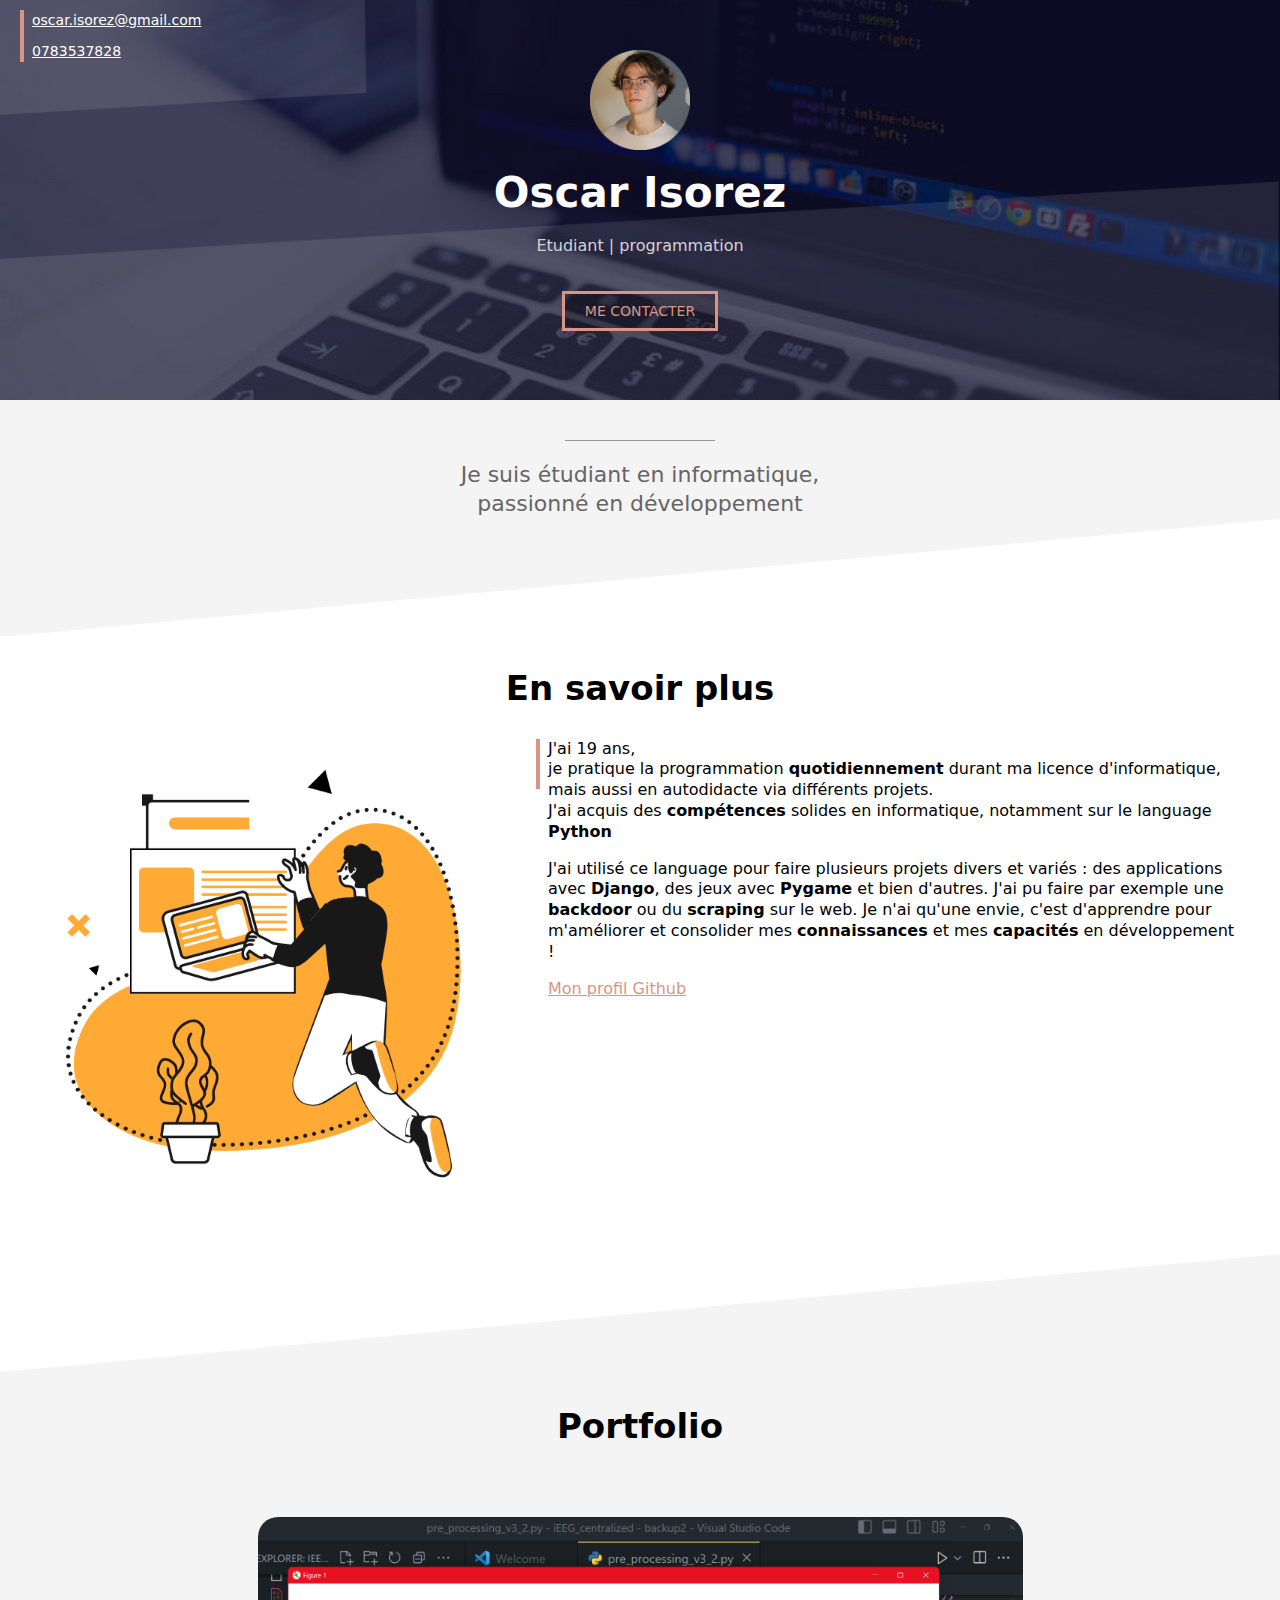
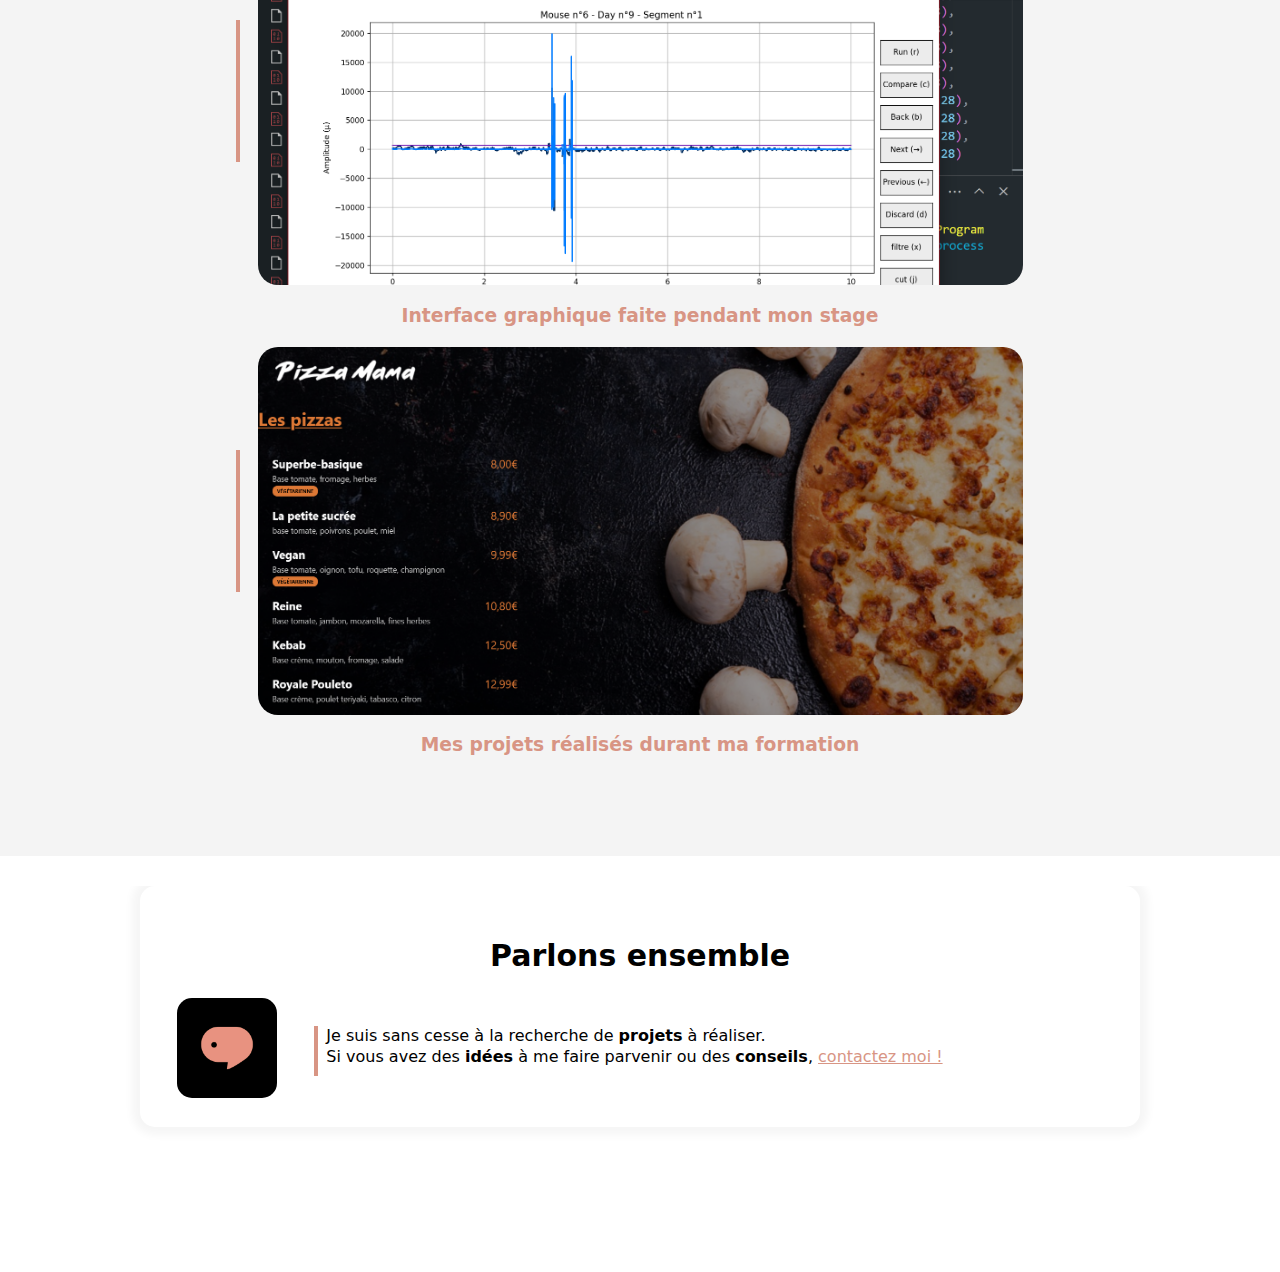
==== commit cc5073eb: "correction de fautes d'h" ====
--- a/index.html
+++ b/index.html
@@ -47,10 +47,10 @@
         <div class="col-contenu float-right">
             <div class="texte-avec-ligne-verticale">
                 <p>J'ai 19 ans,<br>
-                    je pratique la programmation <b>quotidiennement</b>,durant ma licence d'informatique,<br> mais aussi
-                    en autodidact via différents projets.<br>
-                    J'ai acquis des <b>compétences</b> solides sur le language <b>Python </b>notamment et dans la
-                    culture informatique.<br>
+                    je pratique la programmation <b>quotidiennement</b> durant ma licence d'informatique,<br> mais aussi
+                    en autodidacte via différents projets.<br>
+                    J'ai acquis des <b>compétences</b> solides en informatique, notamment sur le language <b>Python
+                    </b><br>
                 </p>
                 <p>
                     J'ai utilisé ce language pour faire plusieurs projets divers et variés :
@@ -70,16 +70,14 @@
     <div class=" section section-grise2">
         <h2 style="padding-bottom: 40px;">Portfolio</h2>
         <div class="items">
-            <a href="Projets-Pygame.html" class="item">
+            <a href="Internship.html" class="item">
                 <div class="barre-verticale"></div>
                 <div class="snake"></div>
-                <!-- <img  class="image-arrondie" src="image_snake1.png" /> -->
-                <h3>Mes projets en Python avec Pygame</h3>
+                <h3>Interface graphique faite pendant mon stage</h3>
             </a>
             <a href="portfolio-formation.html" class="item">
                 <div class="barre-verticale"></div>
                 <div class="pizza"></div>
-                <!--<img  class="image-arrondie big" src="PizzaMama.png" />-->
                 <h3>Mes projets réalisés durant ma formation</h3>
             </a>
         </div>
--- a/style.css
+++ b/style.css
@@ -285,7 +285,7 @@
     border-radius: 20px;
 }
 .items > .item > .snake{
-    background: url(./image_snake1.png), center;
+    background: url(expl_EGG_IMG1.png), center;
     background-size: cover;
     width: 85vh;
     height: 23em;
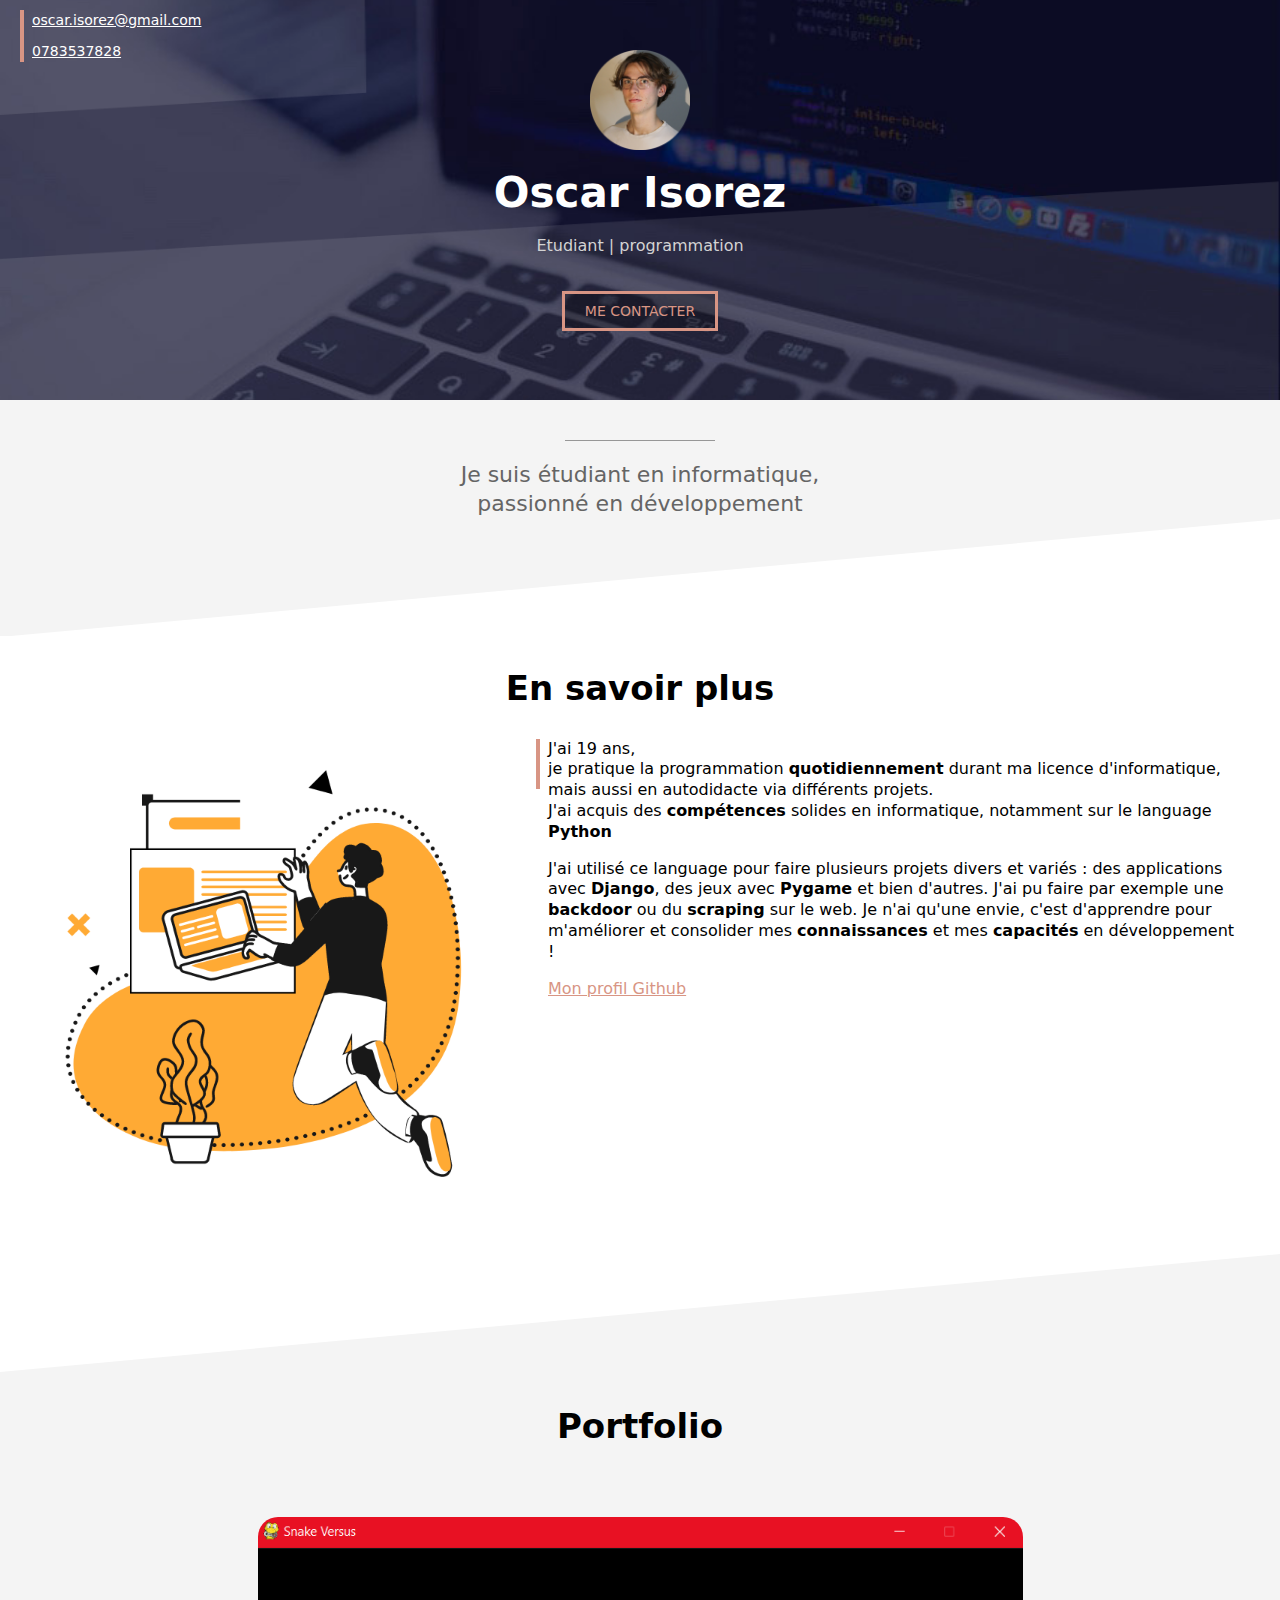
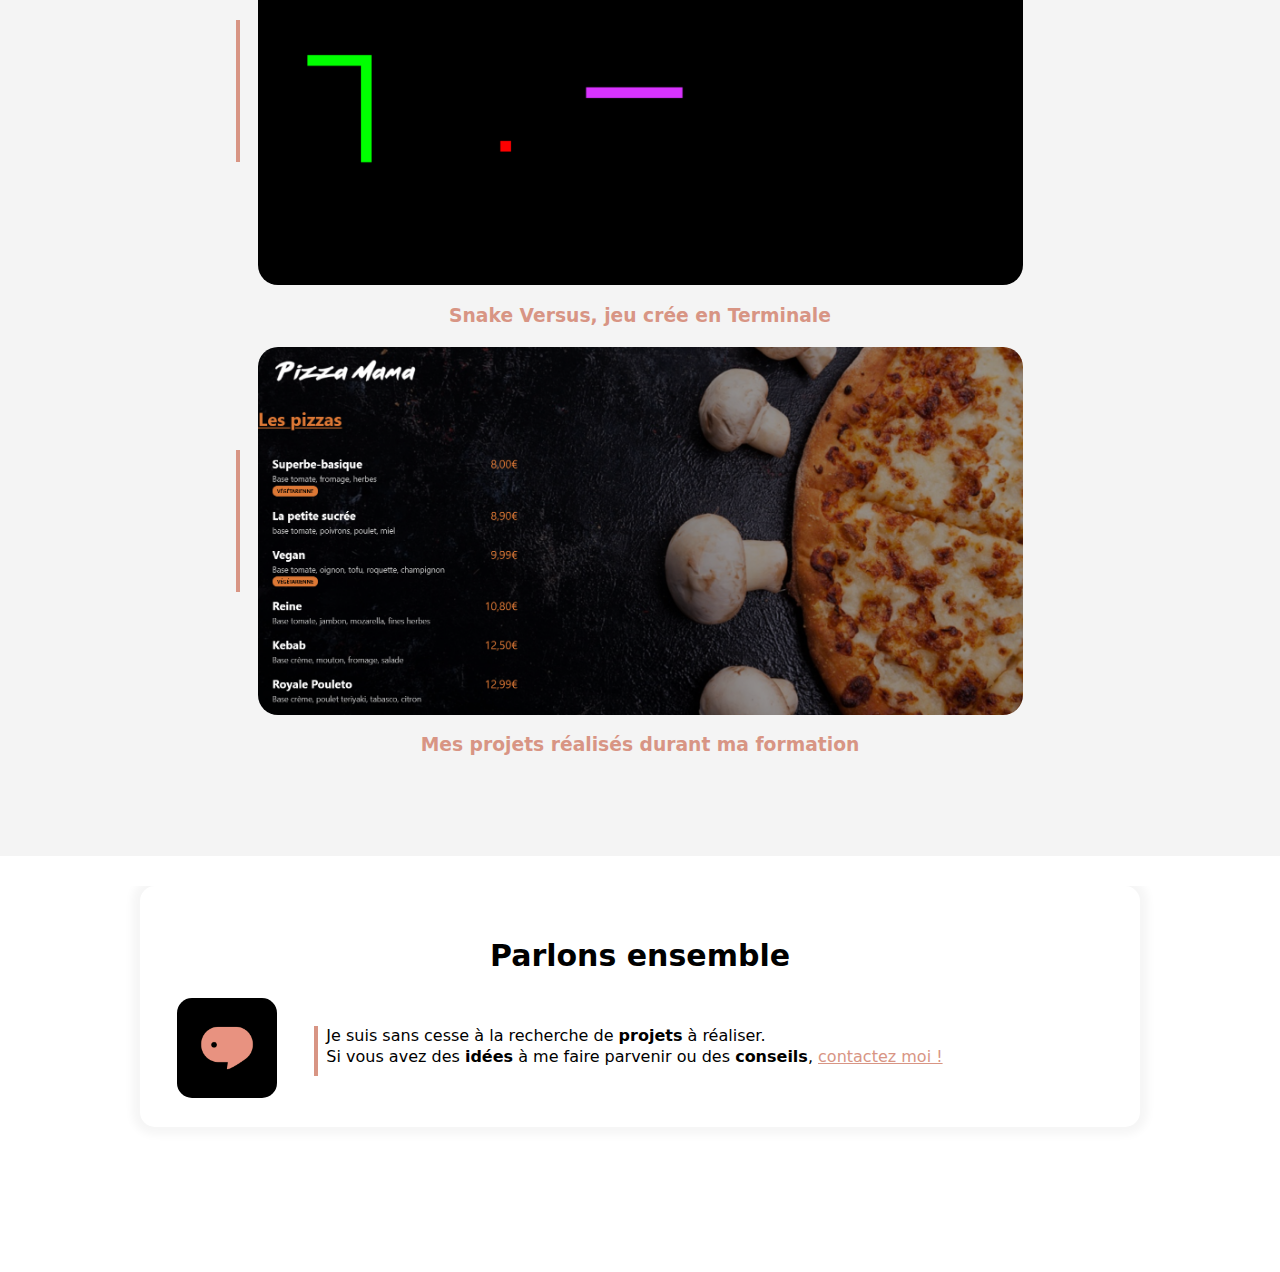
==== commit 6e2a5ce6: "reboot error" ====
--- a/index.html
+++ b/index.html
@@ -70,10 +70,10 @@
     <div class=" section section-grise2">
         <h2 style="padding-bottom: 40px;">Portfolio</h2>
         <div class="items">
-            <a href="Internship.html" class="item">
+            <a href="Projets-Pygame.html" class="item">
                 <div class="barre-verticale"></div>
                 <div class="snake"></div>
-                <h3>Interface graphique faite pendant mon stage</h3>
+                <h3>Snake Versus, jeu crée en Terminale </h3>
             </a>
             <a href="portfolio-formation.html" class="item">
                 <div class="barre-verticale"></div>
--- a/style.css
+++ b/style.css
@@ -285,7 +285,7 @@
     border-radius: 20px;
 }
 .items > .item > .snake{
-    background: url(expl_EGG_IMG1.png), center;
+    background: url(image_snake1.png), center;
     background-size: cover;
     width: 85vh;
     height: 23em;
